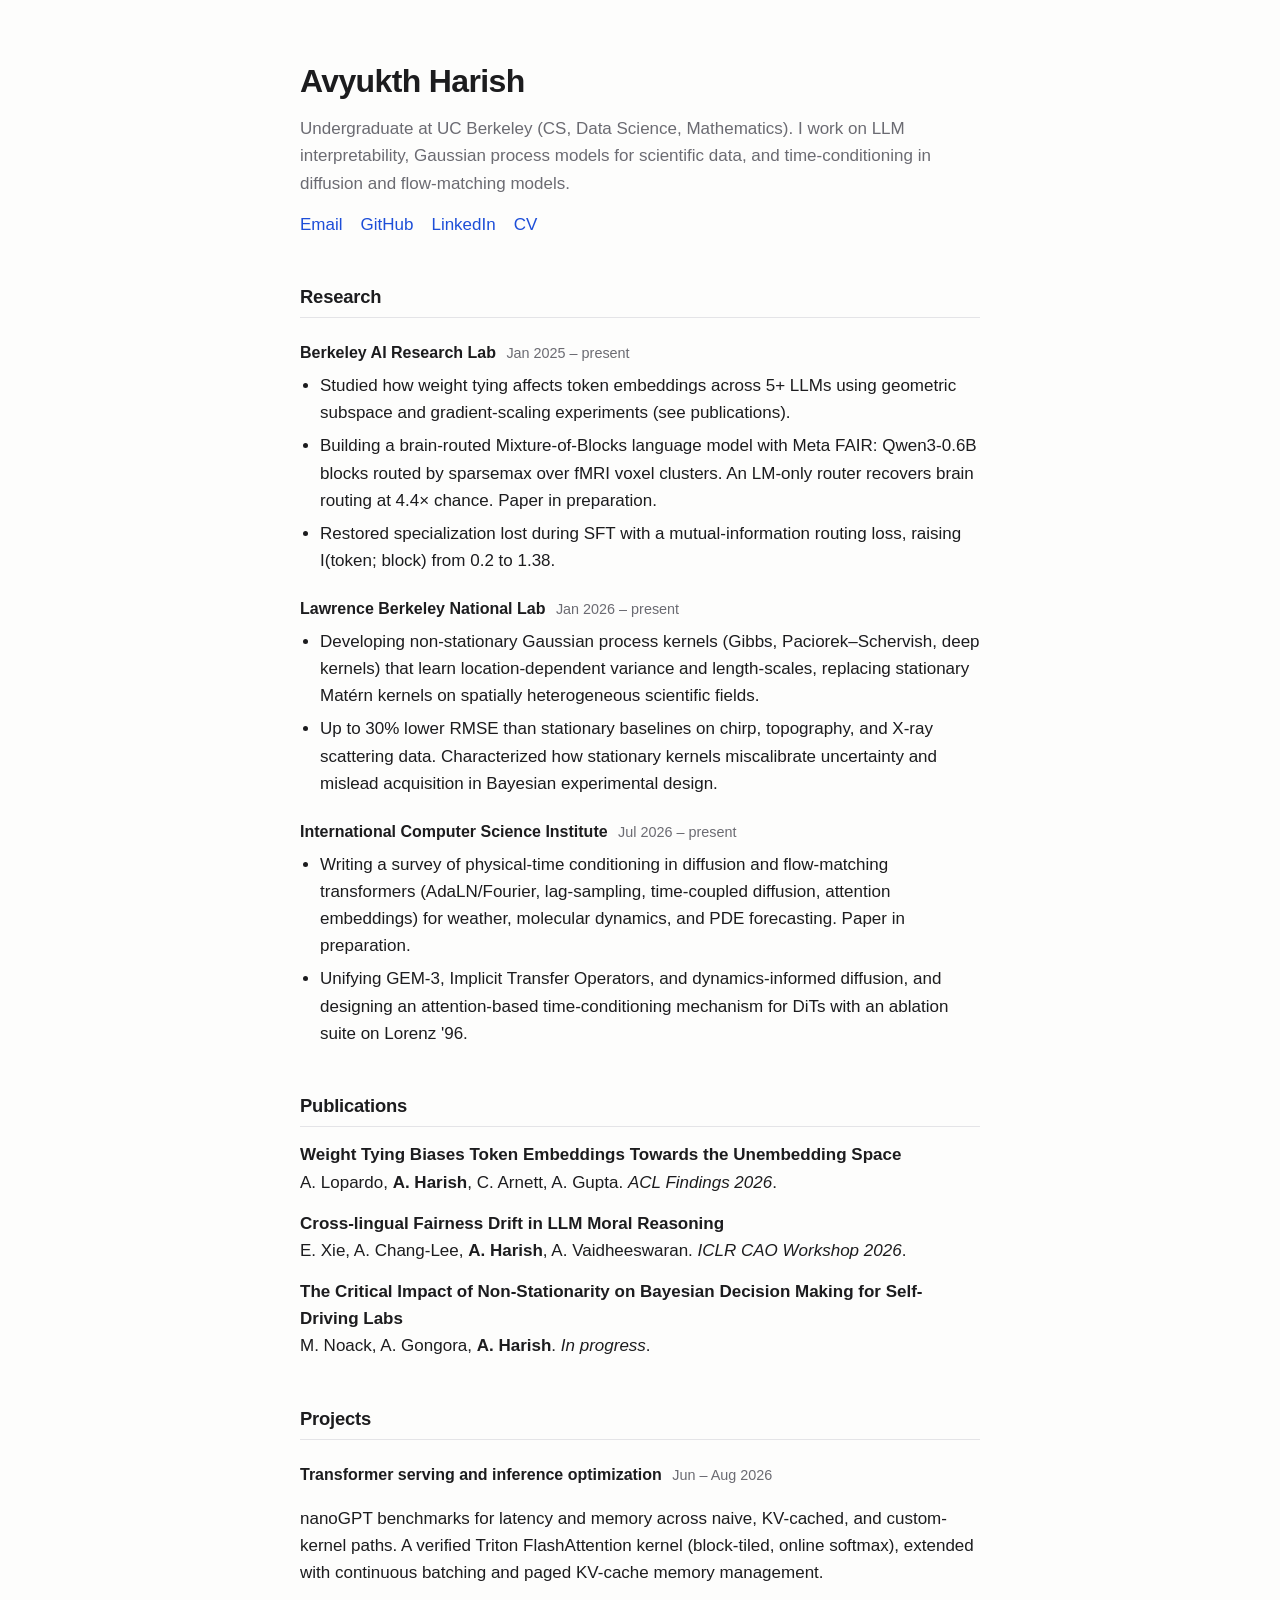
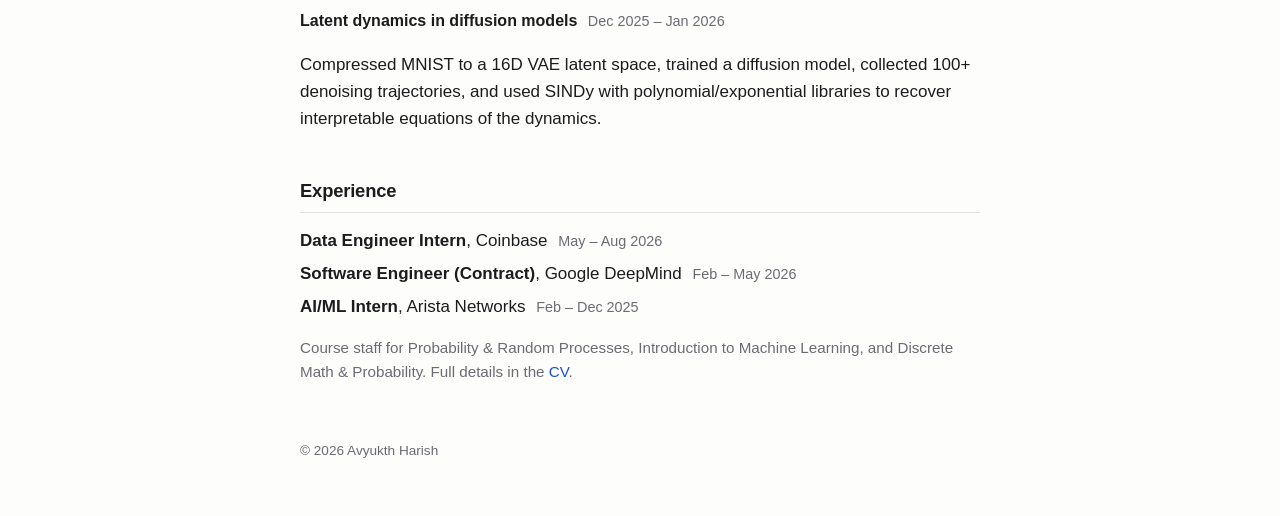
==== index.html @ afc18f69 "Add files via upload" ====
<!doctype html>
<html lang="en">
<head>
  <meta charset="utf-8">
  <meta name="viewport" content="width=device-width, initial-scale=1">
  <title>Avyukth Harish</title>
  <meta name="description" content="Avyukth Harish: CS, Data Science, and Math at UC Berkeley. Research on LLM interpretability, Gaussian processes, and physics-informed generative models.">
  <link rel="stylesheet" href="style.css">

  <!-- Uncomment to enable math in blog posts or notes (KaTeX). Write $...$ for inline and $$...$$ for display.
  <link rel="stylesheet" href="https://cdn.jsdelivr.net/npm/katex@0.16.11/dist/katex.min.css">
  <script defer src="https://cdn.jsdelivr.net/npm/katex@0.16.11/dist/katex.min.js"></script>
  <script defer src="https://cdn.jsdelivr.net/npm/katex@0.16.11/dist/contrib/auto-render.min.js"
    onload="renderMathInElement(document.body,{delimiters:[{left:'$$',right:'$$',display:true},{left:'$',right:'$',display:false}]});"></script>
  -->
</head>
<body>
  <main>
    <header>
      <h1>Avyukth Harish</h1>
      <p class="tagline">Undergraduate at UC Berkeley (CS, Data Science, Mathematics). I work on LLM interpretability, Gaussian process models for scientific data, and time-conditioning in diffusion and flow-matching models.</p>
      <nav class="links">
        <a href="mailto:avyukth.harish@berkeley.edu">Email</a>
        <a href="https://github.com/avyxh">GitHub</a>
        <a href="https://linkedin.com/in/avy-harish">LinkedIn</a>
        <a href="cv.pdf">CV</a>
      </nav>
    </header>

    <section>
      <h2>Research</h2>

      <article>
        <h3>Berkeley AI Research Lab <span class="date">Jan 2025 – present</span></h3>
        <ul>
          <li>Studied how weight tying affects token embeddings across 5+ LLMs using geometric subspace and gradient-scaling experiments (see publications).</li>
          <li>Building a brain-routed Mixture-of-Blocks language model with Meta FAIR: Qwen3-0.6B blocks routed by sparsemax over fMRI voxel clusters. An LM-only router recovers brain routing at 4.4× chance. Paper in preparation.</li>
          <li>Restored specialization lost during SFT with a mutual-information routing loss, raising I(token; block) from 0.2 to 1.38.</li>
        </ul>
      </article>

      <article>
        <h3>Lawrence Berkeley National Lab <span class="date">Jan 2026 – present</span></h3>
        <ul>
          <li>Developing non-stationary Gaussian process kernels (Gibbs, Paciorek–Schervish, deep kernels) that learn location-dependent variance and length-scales, replacing stationary Matérn kernels on spatially heterogeneous scientific fields.</li>
          <li>Up to 30% lower RMSE than stationary baselines on chirp, topography, and X-ray scattering data. Characterized how stationary kernels miscalibrate uncertainty and mislead acquisition in Bayesian experimental design.</li>
        </ul>
      </article>

      <article>
        <h3>International Computer Science Institute <span class="date">Jul 2026 – present</span></h3>
        <ul>
          <li>Writing a survey of physical-time conditioning in diffusion and flow-matching transformers (AdaLN/Fourier, lag-sampling, time-coupled diffusion, attention embeddings) for weather, molecular dynamics, and PDE forecasting. Paper in preparation.</li>
          <li>Unifying GEM-3, Implicit Transfer Operators, and dynamics-informed diffusion, and designing an attention-based time-conditioning mechanism for DiTs with an ablation suite on Lorenz '96.</li>
        </ul>
      </article>
    </section>

    <section>
      <h2>Publications</h2>
      <ul class="pubs">
        <li>
          <span class="title">Weight Tying Biases Token Embeddings Towards the Unembedding Space</span><br>
          A. Lopardo, <b>A. Harish</b>, C. Arnett, A. Gupta. <i>ACL Findings 2026</i>.
          <!-- TODO: add arXiv link: <a href="https://arxiv.org/abs/XXXX.XXXXX">arXiv</a> -->
        </li>
        <li>
          <span class="title">Cross-lingual Fairness Drift in LLM Moral Reasoning</span><br>
          E. Xie, A. Chang-Lee, <b>A. Harish</b>, A. Vaidheeswaran. <i>ICLR CAO Workshop 2026</i>.
        </li>
        <li>
          <span class="title">The Critical Impact of Non-Stationarity on Bayesian Decision Making for Self-Driving Labs</span><br>
          M. Noack, A. Gongora, <b>A. Harish</b>. <i>In progress</i>.
        </li>
      </ul>
    </section>

    <section>
      <h2>Projects</h2>
      <article>
        <h3>Transformer serving and inference optimization <span class="date">Jun – Aug 2026</span></h3>
        <p>nanoGPT benchmarks for latency and memory across naive, KV-cached, and custom-kernel paths. A verified Triton FlashAttention kernel (block-tiled, online softmax), extended with continuous batching and paged KV-cache memory management.
        <!-- TODO: <a href="https://github.com/avyxh/REPO">Code</a> --></p>
      </article>
      <article>
        <h3>Latent dynamics in diffusion models <span class="date">Dec 2025 – Jan 2026</span></h3>
        <p>Compressed MNIST to a 16D VAE latent space, trained a diffusion model, collected 100+ denoising trajectories, and used SINDy with polynomial/exponential libraries to recover interpretable equations of the dynamics.
        <!-- TODO: <a href="https://github.com/avyxh/REPO">Code</a> --></p>
      </article>
    </section>

    <section>
      <h2>Experience</h2>
      <ul class="exp">
        <li><b>Data Engineer Intern</b>, Coinbase <span class="date">May – Aug 2026</span></li>
        <li><b>Software Engineer (Contract)</b>, Google DeepMind <span class="date">Feb – May 2026</span></li>
        <li><b>AI/ML Intern</b>, Arista Networks <span class="date">Feb – Dec 2025</span></li>
      </ul>
      <p class="muted">Course staff for Probability &amp; Random Processes, Introduction to Machine Learning, and Discrete Math &amp; Probability. Full details in the <a href="cv.pdf">CV</a>.</p>
    </section>

    <footer>
      <p>&copy; 2026 Avyukth Harish</p>
    </footer>
  </main>
</body>
</html>
---- style.css ----
:root {
  --bg: #fdfdfc;
  --fg: #1c1c1e;
  --muted: #6b6b72;
  --accent: #1d4ed8;
  --rule: #e4e4e7;
}

@media (prefers-color-scheme: dark) {
  :root {
    --bg: #121214;
    --fg: #e8e8ea;
    --muted: #9a9aa3;
    --accent: #8ab4ff;
    --rule: #2a2a2f;
  }
}

* { box-sizing: border-box; }

html { -webkit-text-size-adjust: 100%; }

body {
  margin: 0;
  background: var(--bg);
  color: var(--fg);
  font-family: -apple-system, BlinkMacSystemFont, "Segoe UI", Inter, Roboto, Helvetica, Arial, sans-serif;
  line-height: 1.6;
  font-size: 17px;
}

main {
  max-width: 720px;
  margin: 0 auto;
  padding: 56px 20px 40px;
}

h1 {
  font-size: 2rem;
  margin: 0 0 8px;
  letter-spacing: -0.02em;
}

h2 {
  font-size: 1.15rem;
  margin: 44px 0 14px;
  padding-bottom: 6px;
  border-bottom: 1px solid var(--rule);
  letter-spacing: -0.01em;
}

h3 {
  font-size: 1rem;
  margin: 22px 0 6px;
}

.tagline { margin: 0 0 14px; color: var(--muted); }

.links { display: flex; flex-wrap: wrap; gap: 6px 18px; }

a { color: var(--accent); text-decoration: none; }
a:hover { text-decoration: underline; }

.date {
  font-weight: 400;
  color: var(--muted);
  font-size: 0.9rem;
  margin-left: 6px;
}

ul { padding-left: 20px; margin: 6px 0; }
li { margin: 6px 0; }

.pubs { list-style: none; padding: 0; }
.pubs li { margin: 14px 0; }
.title { font-weight: 600; }

.exp { list-style: none; padding: 0; }

.muted { color: var(--muted); font-size: 0.95rem; }

footer { margin-top: 56px; color: var(--muted); font-size: 0.85rem; }

@media (max-width: 480px) {
  body { font-size: 16px; }
  main { padding-top: 36px; }
  .date { display: block; margin-left: 0; }
}
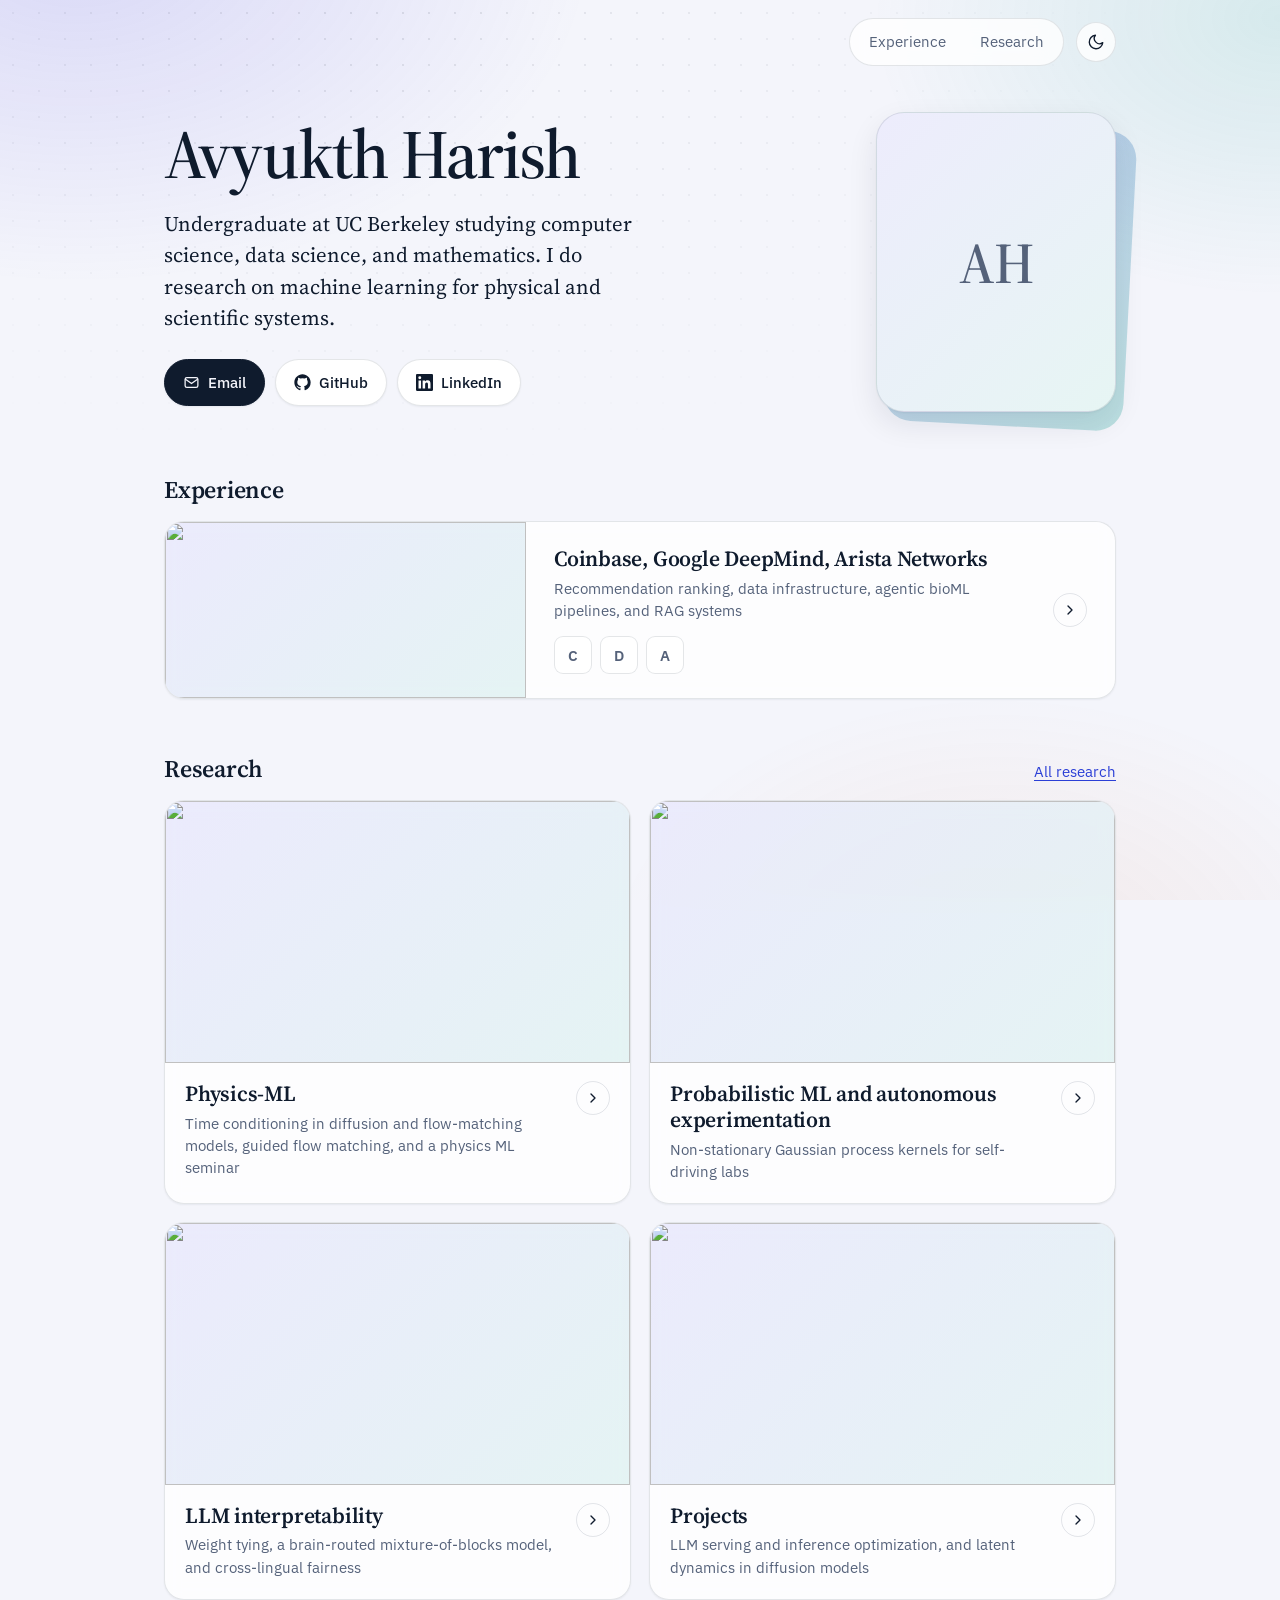
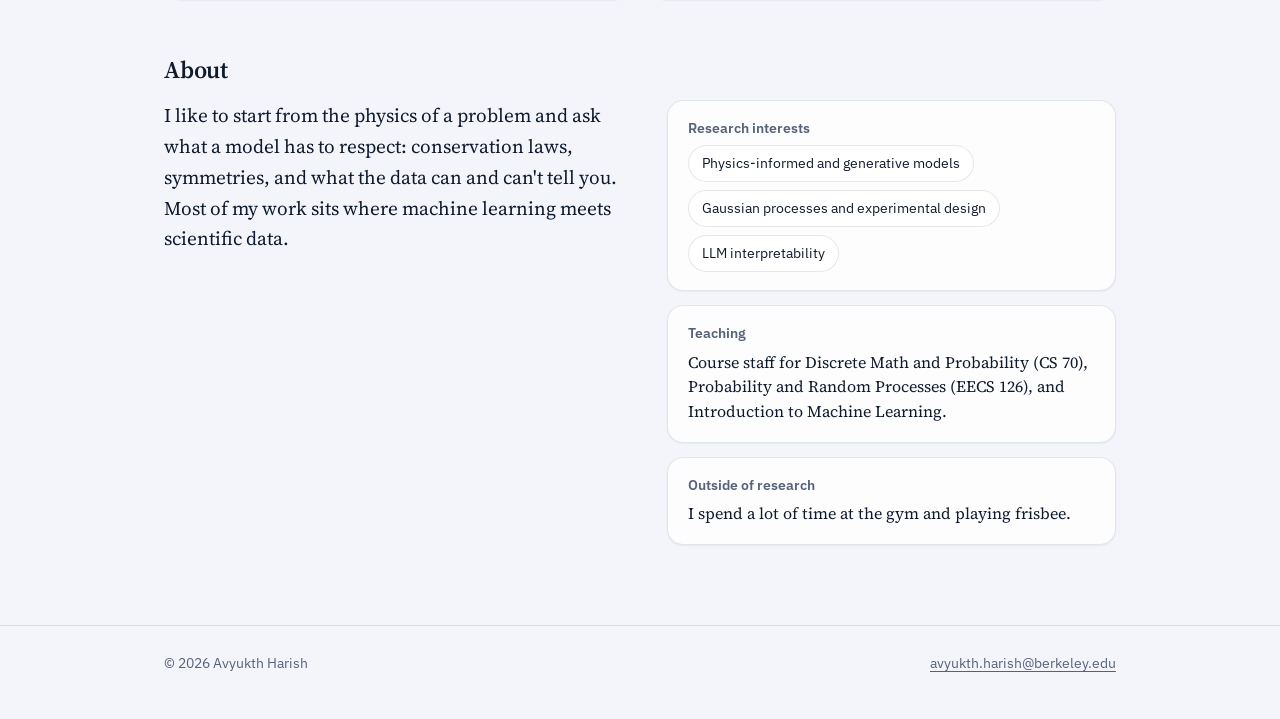
==== commit afef170e: "Add files via upload" ====
--- a/index.html
+++ b/index.html
@@ -4,104 +4,142 @@
   <meta charset="utf-8">
   <meta name="viewport" content="width=device-width, initial-scale=1">
   <title>Avyukth Harish</title>
-  <meta name="description" content="Avyukth Harish: CS, Data Science, and Math at UC Berkeley. Research on LLM interpretability, Gaussian processes, and physics-informed generative models.">
+  <meta name="description" content="Avyukth Harish is an undergraduate at UC Berkeley working on machine learning for physical and scientific systems.">
+  <script>try{var t=localStorage.getItem('theme');if(t==='light'||t==='dark')document.documentElement.dataset.theme=t}catch(e){}</script>
+  <link rel="preconnect" href="https://fonts.googleapis.com">
+  <link rel="preconnect" href="https://fonts.gstatic.com" crossorigin>
+  <link href="https://fonts.googleapis.com/css2?family=IBM+Plex+Sans:wght@400;500;600&family=Source+Serif+4:ital,opsz,wght@0,8..60,400..700;1,8..60,400..700&display=swap" rel="stylesheet">
   <link rel="stylesheet" href="style.css">
-
-  <!-- Uncomment to enable math in blog posts or notes (KaTeX). Write $...$ for inline and $$...$$ for display.
-  <link rel="stylesheet" href="https://cdn.jsdelivr.net/npm/katex@0.16.11/dist/katex.min.css">
-  <script defer src="https://cdn.jsdelivr.net/npm/katex@0.16.11/dist/katex.min.js"></script>
-  <script defer src="https://cdn.jsdelivr.net/npm/katex@0.16.11/dist/contrib/auto-render.min.js"
-    onload="renderMathInElement(document.body,{delimiters:[{left:'$$',right:'$$',display:true},{left:'$',right:'$',display:false}]});"></script>
-  -->
+  <script src="site.js" defer></script>
 </head>
 <body>
-  <main>
-    <header>
-      <h1>Avyukth Harish</h1>
-      <p class="tagline">Undergraduate at UC Berkeley (CS, Data Science, Mathematics). I work on LLM interpretability, Gaussian process models for scientific data, and time-conditioning in diffusion and flow-matching models.</p>
-      <nav class="links">
-        <a href="mailto:avyukth.harish@berkeley.edu">Email</a>
-        <a href="https://github.com/avyxh">GitHub</a>
-        <a href="https://linkedin.com/in/avy-harish">LinkedIn</a>
-        <a href="cv.pdf">CV</a>
+  <header class="site-header">
+    <div class="wrap">
+      <nav class="site-nav" aria-label="Main">
+        <a href="experience.html">Experience</a>
+        <a href="research.html">Research</a>
       </nav>
-    </header>
+      <button class="theme-toggle" type="button" aria-label="Switch color theme"><svg class="i-sun" viewBox="0 0 24 24" aria-hidden="true"><circle cx="12" cy="12" r="4"/><path d="M12 2v2M12 20v2M4.9 4.9l1.4 1.4M17.7 17.7l1.4 1.4M2 12h2M20 12h2M4.9 19.1l1.4-1.4M17.7 6.3l1.4-1.4"/></svg><svg class="i-moon" viewBox="0 0 24 24" aria-hidden="true"><path d="M21 12.8A9 9 0 1 1 11.2 3a7 7 0 0 0 9.8 9.8Z"/></svg></button>
+    </div>
+  </header>
 
-    <section>
-      <h2>Research</h2>
-
-      <article>
-        <h3>Berkeley AI Research Lab <span class="date">Jan 2025 – present</span></h3>
-        <ul>
-          <li>Studied how weight tying affects token embeddings across 5+ LLMs using geometric subspace and gradient-scaling experiments (see publications).</li>
-          <li>Building a brain-routed Mixture-of-Blocks language model with Meta FAIR: Qwen3-0.6B blocks routed by sparsemax over fMRI voxel clusters. An LM-only router recovers brain routing at 4.4× chance. Paper in preparation.</li>
-          <li>Restored specialization lost during SFT with a mutual-information routing loss, raising I(token; block) from 0.2 to 1.38.</li>
-        </ul>
-      </article>
-
-      <article>
-        <h3>Lawrence Berkeley National Lab <span class="date">Jan 2026 – present</span></h3>
-        <ul>
-          <li>Developing non-stationary Gaussian process kernels (Gibbs, Paciorek–Schervish, deep kernels) that learn location-dependent variance and length-scales, replacing stationary Matérn kernels on spatially heterogeneous scientific fields.</li>
-          <li>Up to 30% lower RMSE than stationary baselines on chirp, topography, and X-ray scattering data. Characterized how stationary kernels miscalibrate uncertainty and mislead acquisition in Bayesian experimental design.</li>
-        </ul>
-      </article>
-
-      <article>
-        <h3>International Computer Science Institute <span class="date">Jul 2026 – present</span></h3>
-        <ul>
-          <li>Writing a survey of physical-time conditioning in diffusion and flow-matching transformers (AdaLN/Fourier, lag-sampling, time-coupled diffusion, attention embeddings) for weather, molecular dynamics, and PDE forecasting. Paper in preparation.</li>
-          <li>Unifying GEM-3, Implicit Transfer Operators, and dynamics-informed diffusion, and designing an attention-based time-conditioning mechanism for DiTs with an ablation suite on Lorenz '96.</li>
-        </ul>
-      </article>
+  <main class="wrap">
+    <section class="hero">
+      <div>
+        <h1 class="name">Avyukth Harish</h1>
+        <p class="lede">Undergraduate at UC Berkeley studying computer science, data science, and mathematics. I do research on machine learning for physical and scientific systems.</p>
+        <div class="actions">
+          <a class="btn btn--primary" href="mailto:avyukth.harish@berkeley.edu"><svg viewBox="0 0 24 24" class="stroke" aria-hidden="true"><rect x="3" y="5" width="18" height="14" rx="2.5"/><path d="m3.5 7.5 8.5 6 8.5-6"/></svg>Email</a>
+          <a class="btn" href="https://github.com/avyxh"><svg viewBox="0 0 24 24" class="solid" aria-hidden="true"><path d="M12 .5C5.65.5.5 5.65.5 12c0 5.08 3.29 9.39 7.86 10.91.58.1.79-.25.79-.56v-2.17c-3.2.7-3.87-1.37-3.87-1.37-.52-1.33-1.28-1.69-1.28-1.69-1.04-.71.08-.7.08-.7 1.15.08 1.76 1.18 1.76 1.18 1.03 1.76 2.69 1.25 3.35.96.1-.74.4-1.25.73-1.54-2.55-.29-5.24-1.28-5.24-5.69 0-1.26.45-2.28 1.18-3.09-.12-.29-.51-1.46.11-3.05 0 0 .97-.31 3.17 1.18a11 11 0 0 1 5.78 0c2.2-1.49 3.17-1.18 3.17-1.18.62 1.59.23 2.76.11 3.05.74.81 1.18 1.83 1.18 3.09 0 4.42-2.7 5.39-5.27 5.68.41.36.78 1.06.78 2.14v3.17c0 .31.21.67.8.56A11.5 11.5 0 0 0 23.5 12C23.5 5.65 18.35.5 12 .5Z"/></svg>GitHub</a>
+          <a class="btn" href="https://linkedin.com/in/avy-harish"><svg viewBox="0 0 24 24" class="solid" aria-hidden="true"><path d="M20.45 20.45h-3.56v-5.57c0-1.33-.02-3.04-1.85-3.04-1.85 0-2.14 1.45-2.14 2.94v5.67H9.35V9h3.41v1.56h.05c.48-.9 1.64-1.85 3.37-1.85 3.6 0 4.27 2.37 4.27 5.45v6.29ZM5.34 7.43a2.06 2.06 0 1 1 0-4.12 2.06 2.06 0 0 1 0 4.12ZM7.12 20.45H3.56V9h3.56v11.45ZM22.22 0H1.77C.79 0 0 .77 0 1.73v20.54C0 23.23.79 24 1.77 24h20.45c.98 0 1.78-.77 1.78-1.73V1.73C24 .77 23.2 0 22.22 0Z"/></svg>LinkedIn</a>
+        </div>
+      </div>
+      <div class="portrait-wrap">
+        <div class="portrait">
+          <span aria-hidden="true">AH</span>
+          <!-- Save your photo as assets/profile.jpg and it replaces the initials. -->
+          <img src="assets/profile.jpg" alt="Avyukth Harish" onerror="this.remove()">
+        </div>
+      </div>
     </section>
 
-    <section>
-      <h2>Publications</h2>
-      <ul class="pubs">
-        <li>
-          <span class="title">Weight Tying Biases Token Embeddings Towards the Unembedding Space</span><br>
-          A. Lopardo, <b>A. Harish</b>, C. Arnett, A. Gupta. <i>ACL Findings 2026</i>.
-          <!-- TODO: add arXiv link: <a href="https://arxiv.org/abs/XXXX.XXXXX">arXiv</a> -->
-        </li>
-        <li>
-          <span class="title">Cross-lingual Fairness Drift in LLM Moral Reasoning</span><br>
-          E. Xie, A. Chang-Lee, <b>A. Harish</b>, A. Vaidheeswaran. <i>ICLR CAO Workshop 2026</i>.
-        </li>
-        <li>
-          <span class="title">The Critical Impact of Non-Stationarity on Bayesian Decision Making for Self-Driving Labs</span><br>
-          M. Noack, A. Gongora, <b>A. Harish</b>. <i>In progress</i>.
-        </li>
-      </ul>
+    <section class="section" aria-labelledby="exp-h">
+      <div class="section-head"><h2 id="exp-h">Experience</h2></div>
+      <a class="tile tile--wide" href="experience.html">
+        <div class="tile-art"><img src="assets/art/experience.svg" alt="" loading="lazy"></div>
+        <div class="tile-body">
+          <div class="tile-text">
+            <div class="tile-title">Coinbase, Google DeepMind, Arista Networks</div>
+            <p class="tile-desc">Recommendation ranking, data infrastructure, agentic bioML pipelines, and RAG systems</p>
+            <div class="logos" aria-hidden="true">
+              <span class="logo">C</span><span class="logo">D</span><span class="logo">A</span>
+            </div>
+          </div>
+          <span class="chev"><svg viewBox="0 0 24 24" aria-hidden="true"><path d="M9 6l6 6-6 6"/></svg></span>
+        </div>
+      </a>
     </section>
 
-    <section>
-      <h2>Projects</h2>
-      <article>
-        <h3>Transformer serving and inference optimization <span class="date">Jun – Aug 2026</span></h3>
-        <p>nanoGPT benchmarks for latency and memory across naive, KV-cached, and custom-kernel paths. A verified Triton FlashAttention kernel (block-tiled, online softmax), extended with continuous batching and paged KV-cache memory management.
-        <!-- TODO: <a href="https://github.com/avyxh/REPO">Code</a> --></p>
-      </article>
-      <article>
-        <h3>Latent dynamics in diffusion models <span class="date">Dec 2025 – Jan 2026</span></h3>
-        <p>Compressed MNIST to a 16D VAE latent space, trained a diffusion model, collected 100+ denoising trajectories, and used SINDy with polynomial/exponential libraries to recover interpretable equations of the dynamics.
-        <!-- TODO: <a href="https://github.com/avyxh/REPO">Code</a> --></p>
-      </article>
+    <section class="section" aria-labelledby="res-h">
+      <div class="section-head">
+        <h2 id="res-h">Research</h2>
+        <a class="more" href="research.html">All research</a>
+      </div>
+      <div class="tiles">
+        <a class="tile" href="physics-ml.html">
+          <div class="tile-art"><img src="assets/art/physics-ml.svg" alt="" loading="lazy"></div>
+          <div class="tile-body">
+            <div class="tile-text">
+              <div class="tile-title">Physics-ML</div>
+              <p class="tile-desc">Time conditioning in diffusion and flow-matching models, guided flow matching, and a physics ML seminar</p>
+            </div>
+            <span class="chev"><svg viewBox="0 0 24 24" aria-hidden="true"><path d="M9 6l6 6-6 6"/></svg></span>
+          </div>
+        </a>
+        <a class="tile" href="probabilistic-ml.html">
+          <div class="tile-art"><img src="assets/art/probabilistic-ml.svg" alt="" loading="lazy"></div>
+          <div class="tile-body">
+            <div class="tile-text">
+              <div class="tile-title">Probabilistic ML and autonomous experimentation</div>
+              <p class="tile-desc">Non-stationary Gaussian process kernels for self-driving labs</p>
+            </div>
+            <span class="chev"><svg viewBox="0 0 24 24" aria-hidden="true"><path d="M9 6l6 6-6 6"/></svg></span>
+          </div>
+        </a>
+        <a class="tile" href="interpretability.html">
+          <div class="tile-art"><img src="assets/art/interpretability.svg" alt="" loading="lazy"></div>
+          <div class="tile-body">
+            <div class="tile-text">
+              <div class="tile-title">LLM interpretability</div>
+              <p class="tile-desc">Weight tying, a brain-routed mixture-of-blocks model, and cross-lingual fairness</p>
+            </div>
+            <span class="chev"><svg viewBox="0 0 24 24" aria-hidden="true"><path d="M9 6l6 6-6 6"/></svg></span>
+          </div>
+        </a>
+        <a class="tile" href="projects.html">
+          <div class="tile-art"><img src="assets/art/projects.svg" alt="" loading="lazy"></div>
+          <div class="tile-body">
+            <div class="tile-text">
+              <div class="tile-title">Projects</div>
+              <p class="tile-desc">LLM serving and inference optimization, and latent dynamics in diffusion models</p>
+            </div>
+            <span class="chev"><svg viewBox="0 0 24 24" aria-hidden="true"><path d="M9 6l6 6-6 6"/></svg></span>
+          </div>
+        </a>
+      </div>
     </section>
 
-    <section>
-      <h2>Experience</h2>
-      <ul class="exp">
-        <li><b>Data Engineer Intern</b>, Coinbase <span class="date">May – Aug 2026</span></li>
-        <li><b>Software Engineer (Contract)</b>, Google DeepMind <span class="date">Feb – May 2026</span></li>
-        <li><b>AI/ML Intern</b>, Arista Networks <span class="date">Feb – Dec 2025</span></li>
-      </ul>
-      <p class="muted">Course staff for Probability &amp; Random Processes, Introduction to Machine Learning, and Discrete Math &amp; Probability. Full details in the <a href="cv.pdf">CV</a>.</p>
+    <section class="section" aria-labelledby="about-h">
+      <div class="section-head"><h2 id="about-h">About</h2></div>
+      <div class="about">
+        <p class="about-bio">I like to start from the physics of a problem and ask what a model has to respect: conservation laws, symmetries, and what the data can and can't tell you. Most of my work sits where machine learning meets scientific data.</p>
+        <div class="panels">
+          <div class="panel">
+            <h3>Research interests</h3>
+            <div class="chips">
+              <a class="chip" href="physics-ml.html">Physics-informed and generative models</a>
+              <a class="chip" href="probabilistic-ml.html">Gaussian processes and experimental design</a>
+              <a class="chip" href="interpretability.html">LLM interpretability</a>
+            </div>
+          </div>
+          <div class="panel">
+            <h3>Teaching</h3>
+            <p>Course staff for Discrete Math and Probability (CS 70), Probability and Random Processes (EECS 126), and Introduction to Machine Learning.</p>
+          </div>
+          <div class="panel">
+            <h3>Outside of research</h3>
+            <p>I spend a lot of time at the gym and playing frisbee.</p>
+          </div>
+        </div>
+      </div>
     </section>
+  </main>
 
-    <footer>
+  <footer class="site-footer">
+    <div class="wrap">
       <p>&copy; 2026 Avyukth Harish</p>
-    </footer>
-  </main>
+      <p><a href="mailto:avyukth.harish@berkeley.edu">avyukth.harish@berkeley.edu</a></p>
+    </div>
+  </footer>
 </body>
 </html>
--- a/style.css
+++ b/style.css
@@ -1,88 +1,523 @@
+/* Avyukth Harish, personal site */
+
 :root {
-  --bg: #fdfdfc;
-  --fg: #1c1c1e;
-  --muted: #6b6b72;
-  --accent: #1d4ed8;
-  --rule: #e4e4e7;
+  color-scheme: light dark;
+  --bg: #f4f5fb;
+  --surface: rgba(255, 255, 255, 0.8);
+  --solid: #ffffff;
+  --ink: #0f1b2d;
+  --muted: #55627a;
+  --rule: rgba(15, 27, 45, 0.11);
+  --accent: #2b3fd6;
+  --accent-soft: rgba(43, 63, 214, 0.1);
+  --teal: #0e9f8e;
+  --warm: #e8590c;
+  --wash1: rgba(79, 70, 229, 0.16);
+  --wash2: rgba(14, 159, 142, 0.13);
+  --wash3: rgba(232, 89, 12, 0.08);
+  --dot: rgba(15, 27, 45, 0.1);
+  --tile-art: linear-gradient(135deg, rgba(79, 70, 229, 0.1), rgba(14, 159, 142, 0.1));
+  --shadow-s: 0 1px 2px rgba(15, 27, 45, 0.06);
+  --shadow: 0 1px 2px rgba(15, 27, 45, 0.05), 0 12px 30px rgba(15, 27, 45, 0.09);
+  --serif: "Source Serif 4", "Source Serif Pro", Charter, "Iowan Old Style", Georgia, serif;
+  --sans: "IBM Plex Sans", system-ui, -apple-system, "Segoe UI", Roboto, sans-serif;
 }
 
 @media (prefers-color-scheme: dark) {
-  :root {
-    --bg: #121214;
-    --fg: #e8e8ea;
-    --muted: #9a9aa3;
-    --accent: #8ab4ff;
-    --rule: #2a2a2f;
+  :root:not([data-theme="light"]) {
+    --bg: #0a0f17;
+    --surface: rgba(19, 27, 40, 0.78);
+    --solid: #131b28;
+    --ink: #e6ebf2;
+    --muted: #93a0b5;
+    --rule: rgba(255, 255, 255, 0.11);
+    --accent: #9aa9ff;
+    --accent-soft: rgba(154, 169, 255, 0.14);
+    --teal: #4fd1c0;
+    --warm: #ff8a4c;
+    --wash1: rgba(99, 102, 241, 0.28);
+    --wash2: rgba(20, 184, 166, 0.16);
+    --wash3: rgba(251, 146, 60, 0.1);
+    --dot: rgba(255, 255, 255, 0.06);
+    --tile-art: linear-gradient(135deg, rgba(99, 102, 241, 0.16), rgba(20, 184, 166, 0.12));
+    --shadow-s: 0 1px 2px rgba(0, 0, 0, 0.4);
+    --shadow: 0 1px 2px rgba(0, 0, 0, 0.4), 0 12px 30px rgba(0, 0, 0, 0.4);
   }
 }
 
+:root[data-theme="dark"] {
+  --bg: #0a0f17;
+  --surface: rgba(19, 27, 40, 0.78);
+  --solid: #131b28;
+  --ink: #e6ebf2;
+  --muted: #93a0b5;
+  --rule: rgba(255, 255, 255, 0.11);
+  --accent: #9aa9ff;
+  --accent-soft: rgba(154, 169, 255, 0.14);
+  --teal: #4fd1c0;
+  --warm: #ff8a4c;
+  --wash1: rgba(99, 102, 241, 0.28);
+  --wash2: rgba(20, 184, 166, 0.16);
+  --wash3: rgba(251, 146, 60, 0.1);
+  --dot: rgba(255, 255, 255, 0.06);
+  --tile-art: linear-gradient(135deg, rgba(99, 102, 241, 0.16), rgba(20, 184, 166, 0.12));
+  --shadow-s: 0 1px 2px rgba(0, 0, 0, 0.4);
+  --shadow: 0 1px 2px rgba(0, 0, 0, 0.4), 0 12px 30px rgba(0, 0, 0, 0.4);
+}
+
 * { box-sizing: border-box; }
-
-html { -webkit-text-size-adjust: 100%; }
+html { -webkit-text-size-adjust: 100%; scroll-behavior: smooth; }
 
 body {
+  position: relative;
   margin: 0;
+  min-height: 100vh;
   background: var(--bg);
-  color: var(--fg);
-  font-family: -apple-system, BlinkMacSystemFont, "Segoe UI", Inter, Roboto, Helvetica, Arial, sans-serif;
-  line-height: 1.6;
-  font-size: 17px;
-}
-
-main {
-  max-width: 720px;
-  margin: 0 auto;
-  padding: 56px 20px 40px;
-}
-
-h1 {
-  font-size: 2rem;
-  margin: 0 0 8px;
+  color: var(--ink);
+  font-family: var(--serif);
+  font-size: 1.125rem;
+  line-height: 1.65;
+  font-optical-sizing: auto;
+}
+
+/* background: soft colour washes plus a faint dot grid */
+body::before,
+body::after {
+  content: "";
+  position: fixed;
+  inset: 0;
+  z-index: -1;
+  pointer-events: none;
+}
+body::before {
+  background:
+    radial-gradient(52rem 34rem at 6% -6%, var(--wash1), transparent 62%),
+    radial-gradient(44rem 30rem at 100% 2%, var(--wash2), transparent 58%),
+    radial-gradient(40rem 28rem at 78% 108%, var(--wash3), transparent 62%);
+}
+body::after {
+  background: radial-gradient(var(--dot) 1px, transparent 1.3px) 0 0 / 26px 26px;
+  -webkit-mask-image: radial-gradient(ellipse 80% 70% at 30% 0%, #000 0%, transparent 75%);
+  mask-image: radial-gradient(ellipse 80% 70% at 30% 0%, #000 0%, transparent 75%);
+}
+
+a {
+  color: var(--accent);
+  text-decoration: underline;
+  text-decoration-thickness: 1px;
+  text-underline-offset: 0.2em;
+}
+a:hover { text-decoration-thickness: 2px; }
+
+:focus-visible {
+  outline: 2px solid var(--accent);
+  outline-offset: 3px;
+  border-radius: 6px;
+}
+
+h1, h2, h3, h4 { font-weight: 600; line-height: 1.2; margin: 0; }
+p { margin: 0 0 1em; }
+p:last-child { margin-bottom: 0; }
+ul { margin: 0 0 1em; padding-left: 1.2em; }
+li { margin: 0.35em 0; }
+svg { display: block; }
+
+.wrap { max-width: 62rem; margin: 0 auto; padding: 0 20px; }
+.wrap--page { max-width: 50rem; }
+
+/* header */
+
+.site-header { padding: 18px 0 6px; }
+.site-header .wrap { display: flex; align-items: center; gap: 12px; }
+.brand { color: var(--ink); font-weight: 600; text-decoration: none; letter-spacing: -0.01em; }
+
+.site-nav {
+  display: flex;
+  gap: 4px;
+  margin-left: auto;
+  padding: 4px;
+  border: 1px solid var(--rule);
+  border-radius: 999px;
+  background: var(--surface);
+  -webkit-backdrop-filter: blur(10px);
+  backdrop-filter: blur(10px);
+  font-family: var(--sans);
+  font-size: 0.92rem;
+}
+.site-nav a {
+  padding: 7px 15px;
+  border-radius: 999px;
+  color: var(--muted);
+  text-decoration: none;
+  transition: background 0.15s, color 0.15s;
+}
+.site-nav a:hover { color: var(--ink); background: var(--accent-soft); }
+.site-nav a[aria-current] { background: var(--ink); color: var(--bg); }
+
+.theme-toggle {
+  display: grid;
+  place-items: center;
+  width: 40px;
+  height: 40px;
+  padding: 0;
+  border: 1px solid var(--rule);
+  border-radius: 50%;
+  background: var(--surface);
+  color: var(--ink);
+  cursor: pointer;
+  transition: transform 0.15s, background 0.15s;
+}
+.theme-toggle:hover { transform: rotate(14deg); background: var(--accent-soft); }
+.theme-toggle svg { width: 18px; height: 18px; fill: none; stroke: currentColor; stroke-width: 1.8; stroke-linecap: round; stroke-linejoin: round; }
+.theme-toggle .i-sun { display: none; }
+@media (prefers-color-scheme: dark) {
+  :root:not([data-theme="light"]) .theme-toggle .i-sun { display: block; }
+  :root:not([data-theme="light"]) .theme-toggle .i-moon { display: none; }
+}
+:root[data-theme="dark"] .theme-toggle .i-sun { display: block; }
+:root[data-theme="dark"] .theme-toggle .i-moon { display: none; }
+
+/* buttons and chips */
+
+.btn {
+  display: inline-flex;
+  align-items: center;
+  gap: 8px;
+  padding: 10px 18px;
+  border: 1px solid var(--rule);
+  border-radius: 999px;
+  background: var(--solid);
+  color: var(--ink);
+  box-shadow: var(--shadow-s);
+  font-family: var(--sans);
+  font-size: 0.95rem;
+  font-weight: 500;
+  text-decoration: none;
+  transition: transform 0.15s, box-shadow 0.15s, border-color 0.15s;
+}
+.btn:hover { transform: translateY(-2px); box-shadow: var(--shadow); border-color: var(--accent); text-decoration: none; }
+.btn svg { width: 17px; height: 17px; flex: none; }
+.btn--primary { background: var(--ink); color: var(--bg); border-color: var(--ink); }
+.btn--primary:hover { border-color: var(--ink); }
+.btn .stroke { fill: none; stroke: currentColor; stroke-width: 1.8; stroke-linecap: round; stroke-linejoin: round; }
+.btn .solid { fill: currentColor; }
+
+.chip {
+  display: inline-flex;
+  align-items: center;
+  padding: 6px 13px;
+  border: 1px solid var(--rule);
+  border-radius: 999px;
+  background: var(--solid);
+  color: var(--ink);
+  font-family: var(--sans);
+  font-size: 0.88rem;
+  text-decoration: none;
+  transition: transform 0.15s, border-color 0.15s, background 0.15s;
+}
+a.chip:hover { transform: translateY(-1px); border-color: var(--accent); background: var(--accent-soft); text-decoration: none; }
+
+.tag {
+  display: inline-flex;
+  padding: 3px 10px;
+  border-radius: 999px;
+  background: var(--accent-soft);
+  color: var(--accent);
+  font-family: var(--sans);
+  font-size: 0.8rem;
+  font-weight: 500;
+  white-space: nowrap;
+}
+.tag--plain { background: transparent; border: 1px solid var(--rule); color: var(--muted); font-weight: 400; }
+.tags { display: flex; flex-wrap: wrap; gap: 8px; margin-top: 18px; }
+
+/* home hero */
+
+.hero { display: grid; grid-template-columns: minmax(0, 1fr) auto; gap: 56px; align-items: center; padding: 40px 0 8px; }
+.name { font-size: clamp(2.7rem, 6.4vw, 4.3rem); font-weight: 560; line-height: 1.04; letter-spacing: -0.028em; margin-bottom: 18px; }
+.lede { max-width: 31rem; margin-bottom: 26px; font-size: 1.3rem; line-height: 1.5; }
+.actions { display: flex; flex-wrap: wrap; gap: 10px; }
+
+.portrait-wrap { position: relative; }
+.portrait-wrap::before {
+  content: "";
+  position: absolute;
+  inset: 0;
+  transform: translate(14px, 14px) rotate(3deg);
+  border-radius: 28px;
+  background: linear-gradient(135deg, var(--accent), var(--teal));
+  opacity: 0.25;
+}
+.portrait {
+  position: relative;
+  display: grid;
+  place-items: center;
+  width: 15rem;
+  aspect-ratio: 4 / 5;
+  overflow: hidden;
+  border: 1px solid var(--rule);
+  border-radius: 28px;
+  background: var(--tile-art), var(--solid);
+  box-shadow: var(--shadow);
+  color: var(--muted);
+  font-size: 3.6rem;
+  font-weight: 560;
   letter-spacing: -0.02em;
 }
-
-h2 {
+.portrait img { position: absolute; inset: 0; width: 100%; height: 100%; object-fit: cover; }
+
+/* sections and tiles */
+
+.section { margin-top: 56px; }
+.section-head { display: flex; align-items: baseline; justify-content: space-between; gap: 12px; margin-bottom: 16px; }
+.section-head h2 { font-size: 1.5rem; letter-spacing: -0.01em; }
+.more { font-family: var(--sans); font-size: 0.92rem; }
+
+.tiles { display: grid; grid-template-columns: repeat(2, minmax(0, 1fr)); gap: 18px; }
+
+.tile {
+  position: relative;
+  display: flex;
+  flex-direction: column;
+  overflow: hidden;
+  border: 1px solid var(--rule);
+  border-radius: 20px;
+  background: var(--surface);
+  -webkit-backdrop-filter: blur(8px);
+  backdrop-filter: blur(8px);
+  box-shadow: var(--shadow-s);
+  color: var(--ink);
+  text-decoration: none;
+  transition: transform 0.2s, box-shadow 0.2s, border-color 0.2s;
+}
+.tile:hover { transform: translateY(-3px); box-shadow: var(--shadow); border-color: var(--accent); text-decoration: none; }
+.tile-art { aspect-ratio: 16 / 9; overflow: hidden; background: var(--tile-art); }
+.tile-art img { display: block; width: 100%; height: 100%; object-fit: cover; transition: transform 0.5s ease; }
+.tile:hover .tile-art img { transform: scale(1.05); }
+.tile-body { display: flex; align-items: flex-start; gap: 14px; flex: 1; padding: 18px 20px 20px; }
+.tile-text { flex: 1; min-width: 0; }
+.tile-title { font-size: 1.35rem; font-weight: 600; letter-spacing: -0.01em; line-height: 1.2; }
+.tile-desc { margin: 6px 0 0; color: var(--muted); font-family: var(--sans); font-size: 0.92rem; line-height: 1.5; }
+.chev {
+  display: grid;
+  place-items: center;
+  flex: none;
+  width: 34px;
+  height: 34px;
+  border: 1px solid var(--rule);
+  border-radius: 50%;
+  transition: background 0.2s, color 0.2s, transform 0.2s;
+}
+.chev svg { width: 16px; height: 16px; fill: none; stroke: currentColor; stroke-width: 2; stroke-linecap: round; stroke-linejoin: round; }
+.tile:hover .chev { background: var(--ink); color: var(--bg); transform: translateX(3px); }
+
+.tile--wide { flex-direction: row; }
+.tile--wide .tile-art { flex: 0 0 38%; aspect-ratio: auto; min-height: 11rem; }
+.tile--wide .tile-body { align-items: center; padding: 24px 28px; }
+.logos { display: flex; gap: 8px; margin-top: 14px; }
+.logos .logo { width: 38px; height: 38px; border-radius: 9px; font-size: 0.95rem; }
+
+/* home: about */
+
+.about { display: grid; grid-template-columns: minmax(0, 1.05fr) minmax(0, 1fr); gap: 32px; align-items: start; }
+.about-bio { font-size: 1.2rem; line-height: 1.6; }
+.panels { display: grid; gap: 14px; }
+.panel {
+  padding: 18px 20px;
+  border: 1px solid var(--rule);
+  border-radius: 16px;
+  background: var(--surface);
+  -webkit-backdrop-filter: blur(8px);
+  backdrop-filter: blur(8px);
+  box-shadow: var(--shadow-s);
+}
+.panel h3 { margin-bottom: 8px; font-family: var(--sans); font-size: 0.9rem; font-weight: 600; color: var(--muted); }
+.panel p { margin: 0; font-size: 1rem; line-height: 1.55; }
+.chips { display: flex; flex-wrap: wrap; gap: 8px; }
+
+/* inner pages */
+
+.page-head { padding: 18px 0 4px; }
+.crumbs { margin: 0 0 8px; font-family: var(--sans); font-size: 0.9rem; }
+.crumbs a { color: var(--muted); }
+.page-title { margin-bottom: 10px; font-size: clamp(2.1rem, 4.6vw, 3rem); font-weight: 560; letter-spacing: -0.022em; }
+.page-sub { max-width: 38rem; color: var(--muted); }
+
+.banner {
+  margin-top: 22px;
+  overflow: hidden;
+  border: 1px solid var(--rule);
+  border-radius: 22px;
+  background: var(--tile-art);
+  aspect-ratio: 3 / 1;
+}
+.banner img { display: block; width: 100%; height: 100%; object-fit: cover; }
+
+.tabs {
+  position: sticky;
+  top: 10px;
+  z-index: 10;
+  display: flex;
+  gap: 4px;
+  margin: 18px 0 8px;
+  padding: 5px;
+  overflow-x: auto;
+  border: 1px solid var(--rule);
+  border-radius: 999px;
+  background: var(--surface);
+  -webkit-backdrop-filter: blur(12px);
+  backdrop-filter: blur(12px);
+  box-shadow: var(--shadow-s);
+  font-family: var(--sans);
+  font-size: 0.9rem;
+  scrollbar-width: none;
+}
+.tabs::-webkit-scrollbar { display: none; }
+.tabs a {
+  flex: none;
+  padding: 8px 15px;
+  border-radius: 999px;
+  color: var(--muted);
+  text-decoration: none;
+  white-space: nowrap;
+  transition: background 0.15s, color 0.15s;
+}
+.tabs a:hover { color: var(--ink); background: var(--accent-soft); }
+.tabs a[aria-current] { background: var(--ink); color: var(--bg); }
+
+.card {
+  margin-top: 18px;
+  padding: 26px 28px;
+  border: 1px solid var(--rule);
+  border-radius: 20px;
+  background: var(--surface);
+  -webkit-backdrop-filter: blur(8px);
+  backdrop-filter: blur(8px);
+  box-shadow: var(--shadow-s);
+}
+.card-title { margin-bottom: 10px; font-size: 1.35rem; letter-spacing: -0.01em; }
+.meta-row { display: flex; flex-wrap: wrap; align-items: center; gap: 8px 10px; margin: 0 0 14px; font-family: var(--sans); font-size: 0.88rem; color: var(--muted); }
+.pub { margin: 0 0 2px; }
+.pub-title { font-weight: 600; }
+.authors { margin: 0 0 14px; color: var(--muted); font-family: var(--sans); font-size: 0.9rem; }
+
+/* accordions */
+
+.acc { margin-top: 18px; border-top: 1px solid var(--rule); }
+.acc details { border-bottom: 1px solid var(--rule); }
+.acc summary {
+  display: flex;
+  align-items: center;
+  justify-content: space-between;
+  gap: 12px;
+  padding: 14px 2px;
+  cursor: pointer;
+  list-style: none;
+  font-size: 1.05rem;
+  font-weight: 600;
+}
+.acc summary::-webkit-details-marker { display: none; }
+.acc summary::after {
+  content: "";
+  flex: none;
+  width: 9px;
+  height: 9px;
+  margin-right: 6px;
+  border-right: 2px solid var(--muted);
+  border-bottom: 2px solid var(--muted);
+  transform: rotate(45deg);
+  transition: transform 0.2s;
+}
+.acc details[open] summary::after { transform: rotate(-135deg); }
+.acc summary:hover { color: var(--accent); }
+.acc-body { padding: 0 2px 20px; }
+
+.fig { margin: 16px 0 0; }
+.fig img { display: block; width: 100%; height: auto; border: 1px solid var(--rule); border-radius: 12px; background: #fff; }
+.fig--narrow { max-width: 28rem; }
+.fig figcaption { margin-top: 8px; color: var(--muted); font-family: var(--sans); font-size: 0.85rem; }
+
+/* experience */
+
+.role { display: grid; grid-template-columns: 56px minmax(0, 1fr); gap: 0 20px; }
+.logo {
+  position: relative;
+  display: grid;
+  place-items: center;
+  width: 56px;
+  height: 56px;
+  overflow: hidden;
+  border: 1px solid var(--rule);
+  border-radius: 12px;
+  background: #fff;
+  color: #55627a;
+  font-family: var(--sans);
   font-size: 1.15rem;
-  margin: 44px 0 14px;
-  padding-bottom: 6px;
-  border-bottom: 1px solid var(--rule);
-  letter-spacing: -0.01em;
-}
-
-h3 {
-  font-size: 1rem;
-  margin: 22px 0 6px;
-}
-
-.tagline { margin: 0 0 14px; color: var(--muted); }
-
-.links { display: flex; flex-wrap: wrap; gap: 6px 18px; }
-
-a { color: var(--accent); text-decoration: none; }
-a:hover { text-decoration: underline; }
-
-.date {
-  font-weight: 400;
-  color: var(--muted);
-  font-size: 0.9rem;
-  margin-left: 6px;
-}
-
-ul { padding-left: 20px; margin: 6px 0; }
-li { margin: 6px 0; }
-
-.pubs { list-style: none; padding: 0; }
-.pubs li { margin: 14px 0; }
-.title { font-weight: 600; }
-
-.exp { list-style: none; padding: 0; }
-
-.muted { color: var(--muted); font-size: 0.95rem; }
-
-footer { margin-top: 56px; color: var(--muted); font-size: 0.85rem; }
-
-@media (max-width: 480px) {
-  body { font-size: 16px; }
-  main { padding-top: 36px; }
-  .date { display: block; margin-left: 0; }
-}
+  font-weight: 600;
+}
+.logo img { position: absolute; inset: 0; width: 100%; height: 100%; padding: 9px; object-fit: contain; background: #fff; }
+.role-name { font-size: 1.5rem; letter-spacing: -0.01em; }
+.role-title { margin: 2px 0 14px; color: var(--muted); font-family: var(--sans); font-size: 0.95rem; }
+.role-title .tag { margin-left: 6px; }
+.role-body h3 { margin: 20px 0 6px; font-size: 1.05rem; }
+.role-body h3:first-child { margin-top: 0; }
+
+/* research hub */
+
+.hub-head { display: grid; grid-template-columns: minmax(0, 1fr) 14rem; gap: 32px; align-items: center; padding: 18px 0 8px; }
+.orbit {
+  aspect-ratio: 1 / 1;
+  overflow: hidden;
+  border: 1px solid var(--rule);
+  border-radius: 26px;
+  background: var(--surface);
+  -webkit-backdrop-filter: blur(8px);
+  backdrop-filter: blur(8px);
+  box-shadow: var(--shadow-s);
+}
+.orbit canvas { display: block; width: 100%; height: 100%; }
+.hub-tiles { margin-top: 28px; }
+
+/* footer */
+
+.site-footer { margin-top: 80px; padding: 26px 0 44px; border-top: 1px solid var(--rule); color: var(--muted); font-family: var(--sans); font-size: 0.88rem; }
+.site-footer .wrap { display: flex; flex-wrap: wrap; justify-content: space-between; gap: 8px 20px; }
+.site-footer p { margin: 0; }
+.site-footer a { color: var(--muted); }
+
+/* page-to-page fade where the browser supports it */
+
+@media (prefers-reduced-motion: no-preference) {
+  @view-transition { navigation: auto; }
+}
+
+@media (prefers-reduced-motion: reduce) {
+  html { scroll-behavior: auto; }
+  * { transition: none !important; }
+}
+
+/* small screens */
+
+@media (max-width: 820px) {
+  .hero { grid-template-columns: 1fr; gap: 28px; padding-top: 24px; }
+  .portrait-wrap { order: -1; justify-self: start; }
+  .portrait { width: 10.5rem; font-size: 2.6rem; }
+  .about { grid-template-columns: 1fr; }
+  .tile--wide { flex-direction: column; }
+  .tile--wide .tile-art { flex: none; aspect-ratio: 16 / 9; min-height: 0; }
+  .hub-head { grid-template-columns: 1fr; }
+  .orbit { width: 11rem; }
+}
+
+@media (max-width: 640px) {
+  body { font-size: 1.0625rem; }
+  .tiles { grid-template-columns: 1fr; }
+  .card { padding: 22px 20px; }
+  .banner { aspect-ratio: 2 / 1; }
+  .brand { display: none; }
+}
+
+@media (max-width: 520px) {
+  .role { grid-template-columns: 1fr; }
+  .logo { margin-bottom: 14px; }
+}
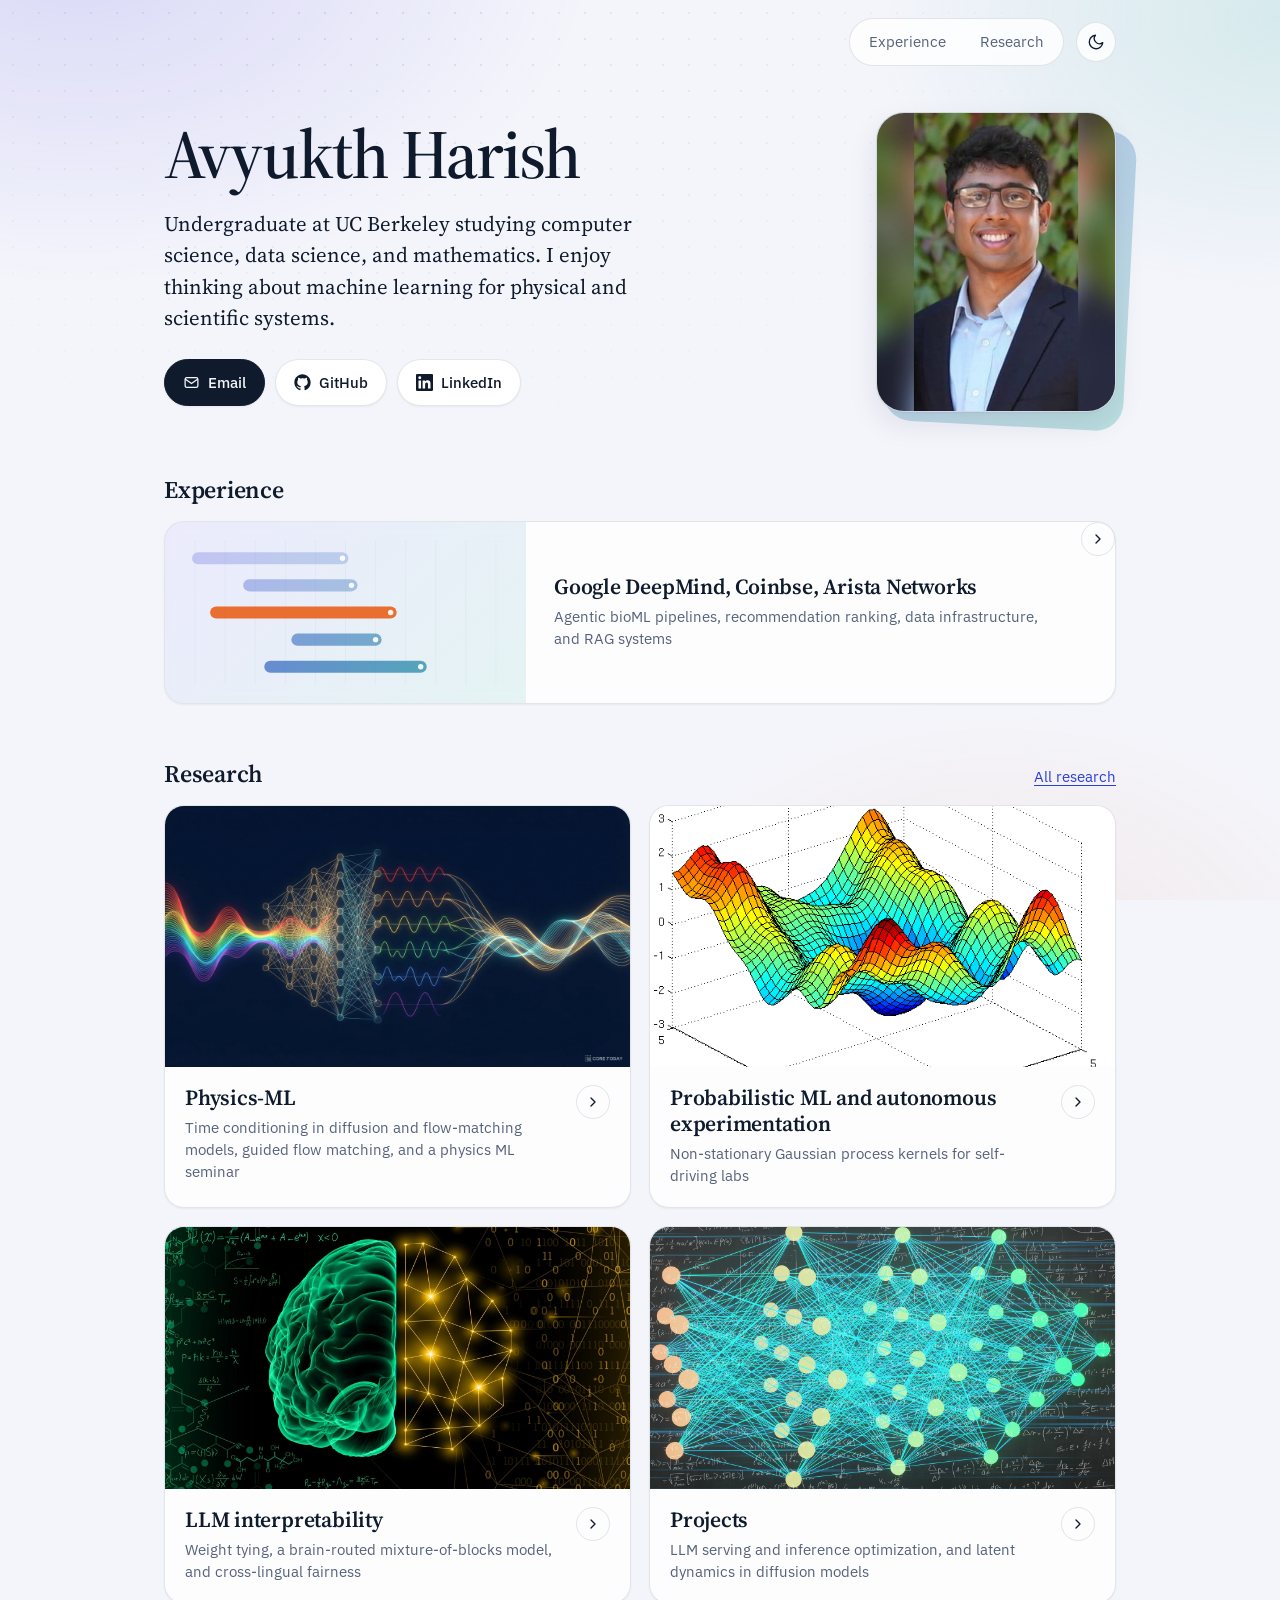
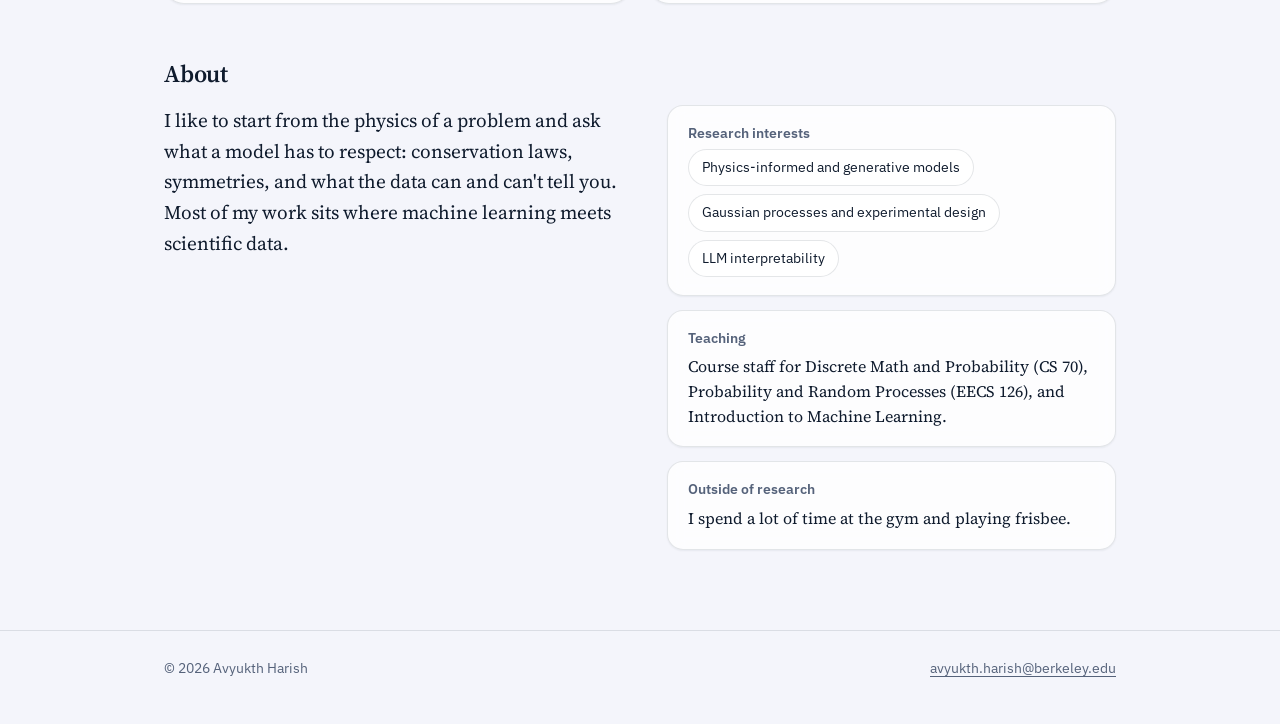
==== commit 3296c398: "small change" ====
--- a/index.html
+++ b/index.html
@@ -27,7 +27,7 @@
     <section class="hero">
       <div>
         <h1 class="name">Avyukth Harish</h1>
-        <p class="lede">Undergraduate at UC Berkeley studying computer science, data science, and mathematics. I do research on machine learning for physical and scientific systems.</p>
+        <p class="lede">Undergraduate at UC Berkeley studying computer science, data science, and mathematics. I enjoy thinking about machine learning for physical and scientific systems.</p>
         <div class="actions">
           <a class="btn btn--primary" href="mailto:avyukth.harish@berkeley.edu"><svg viewBox="0 0 24 24" class="stroke" aria-hidden="true"><rect x="3" y="5" width="18" height="14" rx="2.5"/><path d="m3.5 7.5 8.5 6 8.5-6"/></svg>Email</a>
           <a class="btn" href="https://github.com/avyxh"><svg viewBox="0 0 24 24" class="solid" aria-hidden="true"><path d="M12 .5C5.65.5.5 5.65.5 12c0 5.08 3.29 9.39 7.86 10.91.58.1.79-.25.79-.56v-2.17c-3.2.7-3.87-1.37-3.87-1.37-.52-1.33-1.28-1.69-1.28-1.69-1.04-.71.08-.7.08-.7 1.15.08 1.76 1.18 1.76 1.18 1.03 1.76 2.69 1.25 3.35.96.1-.74.4-1.25.73-1.54-2.55-.29-5.24-1.28-5.24-5.69 0-1.26.45-2.28 1.18-3.09-.12-.29-.51-1.46.11-3.05 0 0 .97-.31 3.17 1.18a11 11 0 0 1 5.78 0c2.2-1.49 3.17-1.18 3.17-1.18.62 1.59.23 2.76.11 3.05.74.81 1.18 1.83 1.18 3.09 0 4.42-2.7 5.39-5.27 5.68.41.36.78 1.06.78 2.14v3.17c0 .31.21.67.8.56A11.5 11.5 0 0 0 23.5 12C23.5 5.65 18.35.5 12 .5Z"/></svg>GitHub</a>
@@ -49,10 +49,8 @@
         <div class="tile-art"><img src="assets/art/experience.svg" alt="" loading="lazy"></div>
         <div class="tile-body">
           <div class="tile-text">
-            <div class="tile-title">Coinbase, Google DeepMind, Arista Networks</div>
-            <p class="tile-desc">Recommendation ranking, data infrastructure, agentic bioML pipelines, and RAG systems</p>
-            <div class="logos" aria-hidden="true">
-              <span class="logo">C</span><span class="logo">D</span><span class="logo">A</span>
+            <div class="tile-title">Google DeepMind, Coinbse, Arista Networks</div>
+            <p class="tile-desc">Agentic bioML pipelines, recommendation ranking, data infrastructure, and RAG systems</p>
             </div>
           </div>
           <span class="chev"><svg viewBox="0 0 24 24" aria-hidden="true"><path d="M9 6l6 6-6 6"/></svg></span>
@@ -67,7 +65,7 @@
       </div>
       <div class="tiles">
         <a class="tile" href="physics-ml.html">
-          <div class="tile-art"><img src="assets/art/physics-ml.svg" alt="" loading="lazy"></div>
+          <div class="tile-art"><img src="assets/art/physics-ml.jpg" alt="" loading="lazy"></div>
           <div class="tile-body">
             <div class="tile-text">
               <div class="tile-title">Physics-ML</div>
@@ -77,7 +75,7 @@
           </div>
         </a>
         <a class="tile" href="probabilistic-ml.html">
-          <div class="tile-art"><img src="assets/art/probabilistic-ml.svg" alt="" loading="lazy"></div>
+          <div class="tile-art"><img src="assets/art/probabilistic-ml.jpg" alt="" loading="lazy"></div>
           <div class="tile-body">
             <div class="tile-text">
               <div class="tile-title">Probabilistic ML and autonomous experimentation</div>
@@ -87,7 +85,7 @@
           </div>
         </a>
         <a class="tile" href="interpretability.html">
-          <div class="tile-art"><img src="assets/art/interpretability.svg" alt="" loading="lazy"></div>
+          <div class="tile-art"><img src="assets/art/interpretability.jpg" alt="" loading="lazy"></div>
           <div class="tile-body">
             <div class="tile-text">
               <div class="tile-title">LLM interpretability</div>
@@ -97,7 +95,7 @@
           </div>
         </a>
         <a class="tile" href="projects.html">
-          <div class="tile-art"><img src="assets/art/projects.svg" alt="" loading="lazy"></div>
+          <div class="tile-art"><img src="assets/art/projects.jpg" alt="" loading="lazy"></div>
           <div class="tile-body">
             <div class="tile-text">
               <div class="tile-title">Projects</div>
--- a/style.css
+++ b/style.css
@@ -455,7 +455,7 @@
   font-size: 1.15rem;
   font-weight: 600;
 }
-.logo img { position: absolute; inset: 0; width: 100%; height: 100%; padding: 9px; object-fit: contain; background: #fff; }
+.logo img { position: absolute; inset: 0; width: 100%; height: 100%; padding: 9px; object-fit: contain; background: #0f1b2d; border-color: transparent; }
 .role-name { font-size: 1.5rem; letter-spacing: -0.01em; }
 .role-title { margin: 2px 0 14px; color: var(--muted); font-family: var(--sans); font-size: 0.95rem; }
 .role-title .tag { margin-left: 6px; }
@@ -520,4 +520,13 @@
 @media (max-width: 520px) {
   .role { grid-template-columns: 1fr; }
   .logo { margin-bottom: 14px; }
-}
+  
+.role .logo,
+.logos .logo {
+  border: 0 !important;
+  outline: 0 !important;
+  box-shadow: none !important;
+  background: transparent !important;
+}
+.role .logo img { padding: 0; background: transparent; object-fit: contain; }
+}
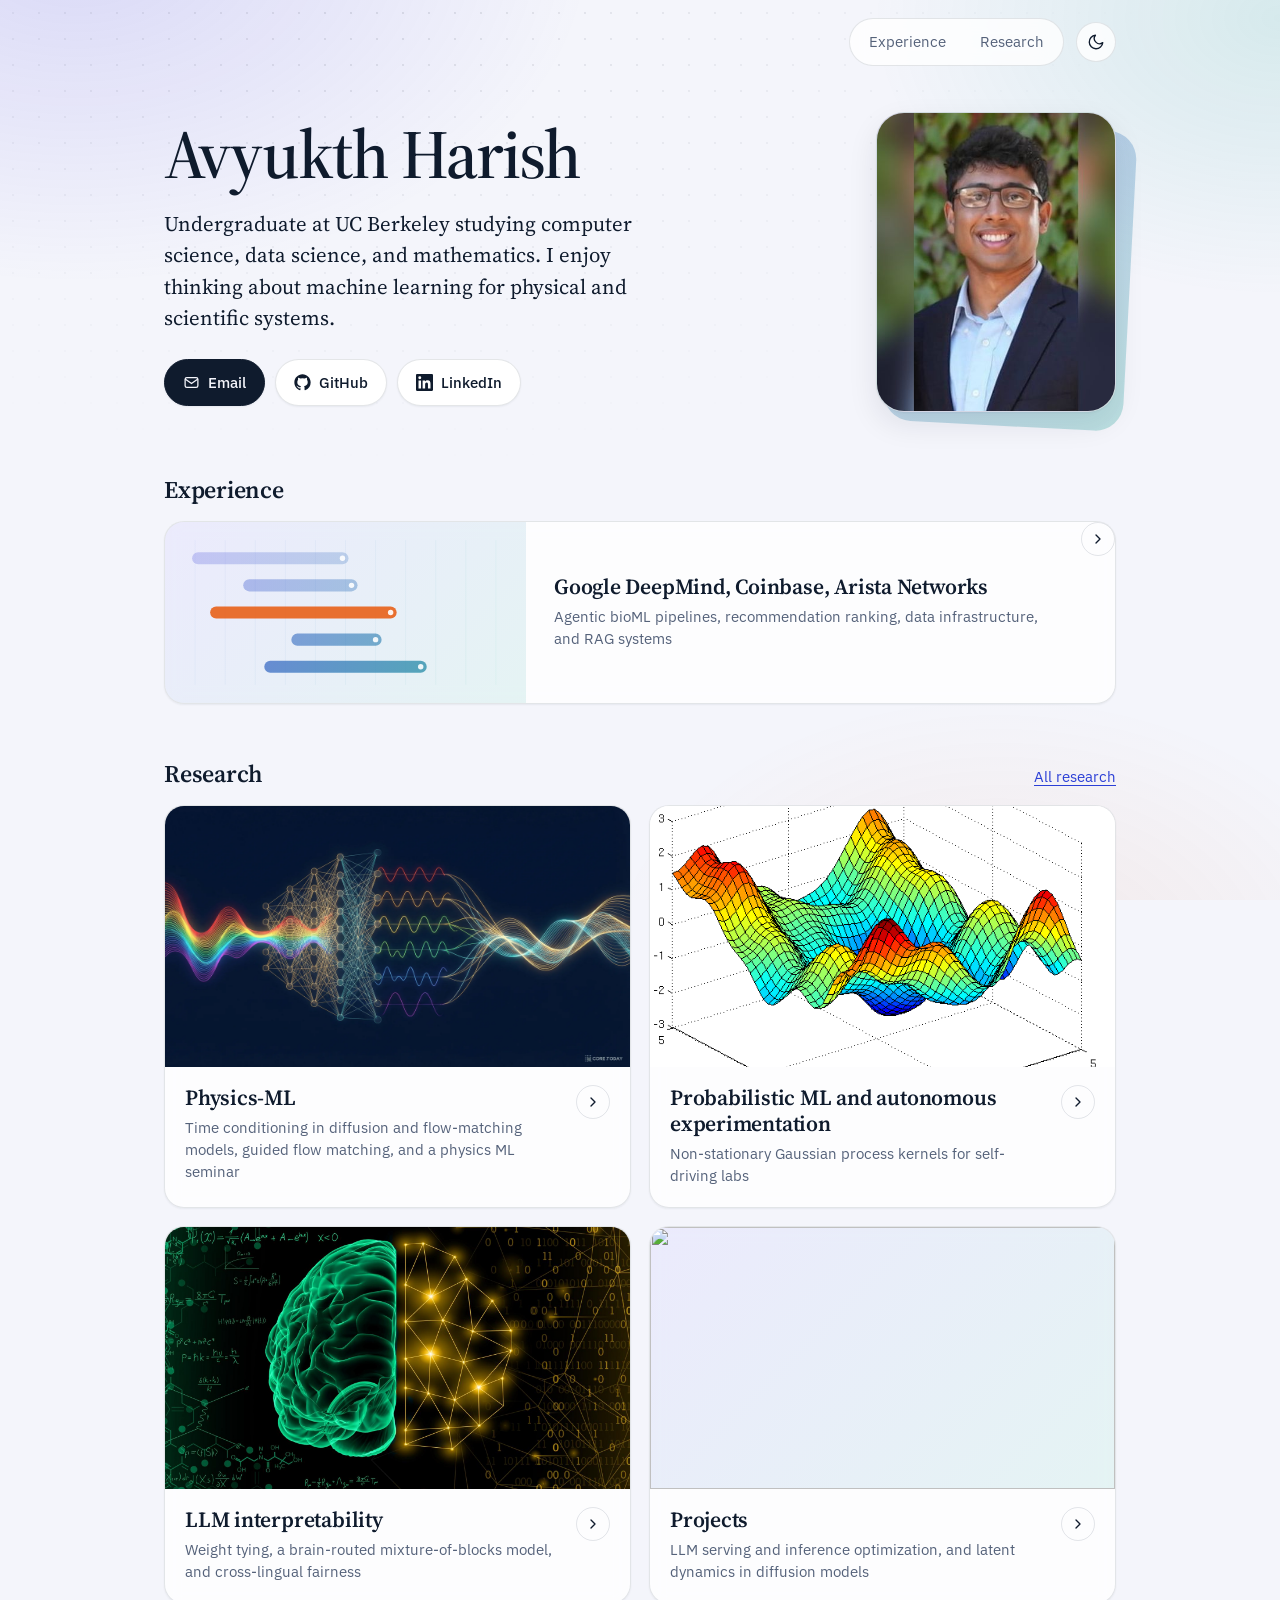
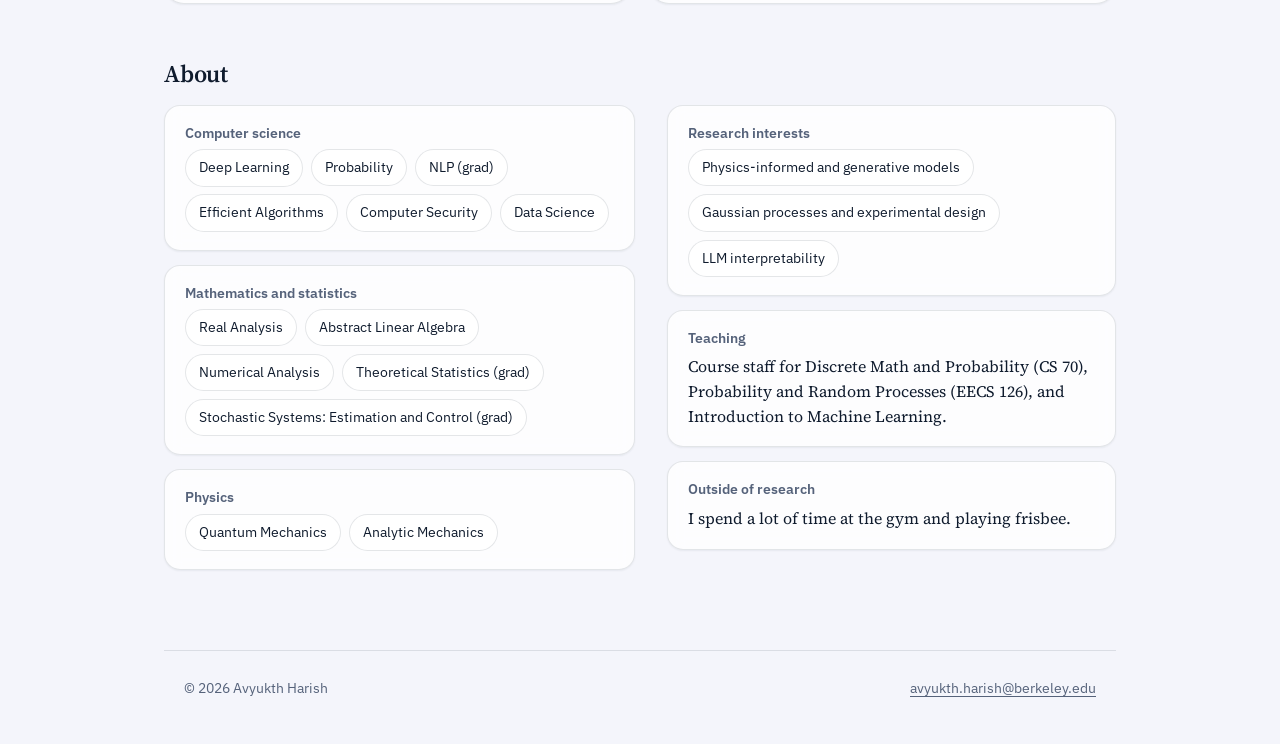
==== commit 4642e50d: "small change" ====
--- a/index.html
+++ b/index.html
@@ -49,7 +49,7 @@
         <div class="tile-art"><img src="assets/art/experience.svg" alt="" loading="lazy"></div>
         <div class="tile-body">
           <div class="tile-text">
-            <div class="tile-title">Google DeepMind, Coinbse, Arista Networks</div>
+            <div class="tile-title">Google DeepMind, Coinbase, Arista Networks</div>
             <p class="tile-desc">Agentic bioML pipelines, recommendation ranking, data infrastructure, and RAG systems</p>
             </div>
           </div>
@@ -107,10 +107,39 @@
       </div>
     </section>
 
-    <section class="section" aria-labelledby="about-h">
+        <section class="section" aria-labelledby="about-h">
       <div class="section-head"><h2 id="about-h">About</h2></div>
       <div class="about">
-        <p class="about-bio">I like to start from the physics of a problem and ask what a model has to respect: conservation laws, symmetries, and what the data can and can't tell you. Most of my work sits where machine learning meets scientific data.</p>
+        <div class="panels">
+          <div class="panel">
+            <h3>Computer science</h3>
+            <div class="chips">
+              <span class="chip">Deep Learning</span>
+              <span class="chip">Probability</span>
+              <span class="chip">NLP (grad)</span>
+              <span class="chip">Efficient Algorithms</span>
+              <span class="chip">Computer Security</span>
+              <span class="chip">Data Science</span>
+            </div>
+          </div>
+          <div class="panel">
+            <h3>Mathematics and statistics</h3>
+            <div class="chips">
+              <span class="chip">Real Analysis</span>
+              <span class="chip">Abstract Linear Algebra</span>
+              <span class="chip">Numerical Analysis</span>
+              <span class="chip">Theoretical Statistics (grad)</span>
+              <span class="chip">Stochastic Systems: Estimation and Control (grad)</span>
+            </div>
+          </div>
+          <div class="panel">
+            <h3>Physics</h3>
+            <div class="chips">
+              <span class="chip">Quantum Mechanics</span>
+              <span class="chip">Analytic Mechanics</span>
+            </div>
+          </div>
+        </div>
         <div class="panels">
           <div class="panel">
             <h3>Research interests</h3>
@@ -131,7 +160,6 @@
         </div>
       </div>
     </section>
-  </main>
 
   <footer class="site-footer">
     <div class="wrap">
--- a/style.css
+++ b/style.css
@@ -447,15 +447,14 @@
   width: 56px;
   height: 56px;
   overflow: hidden;
-  border: 1px solid var(--rule);
   border-radius: 12px;
-  background: #fff;
-  color: #55627a;
+  background: #0f1b2d;
+  color: #fff;
   font-family: var(--sans);
   font-size: 1.15rem;
   font-weight: 600;
 }
-.logo img { position: absolute; inset: 0; width: 100%; height: 100%; padding: 9px; object-fit: contain; background: #0f1b2d; border-color: transparent; }
+.logo img { position: absolute; inset: 0; width: 100%; height: 100%; padding: 0; object-fit: cover; }
 .role-name { font-size: 1.5rem; letter-spacing: -0.01em; }
 .role-title { margin: 2px 0 14px; color: var(--muted); font-family: var(--sans); font-size: 0.95rem; }
 .role-title .tag { margin-left: 6px; }
@@ -520,13 +519,4 @@
 @media (max-width: 520px) {
   .role { grid-template-columns: 1fr; }
   .logo { margin-bottom: 14px; }
-  
-.role .logo,
-.logos .logo {
-  border: 0 !important;
-  outline: 0 !important;
-  box-shadow: none !important;
-  background: transparent !important;
-}
-.role .logo img { padding: 0; background: transparent; object-fit: contain; }
 }
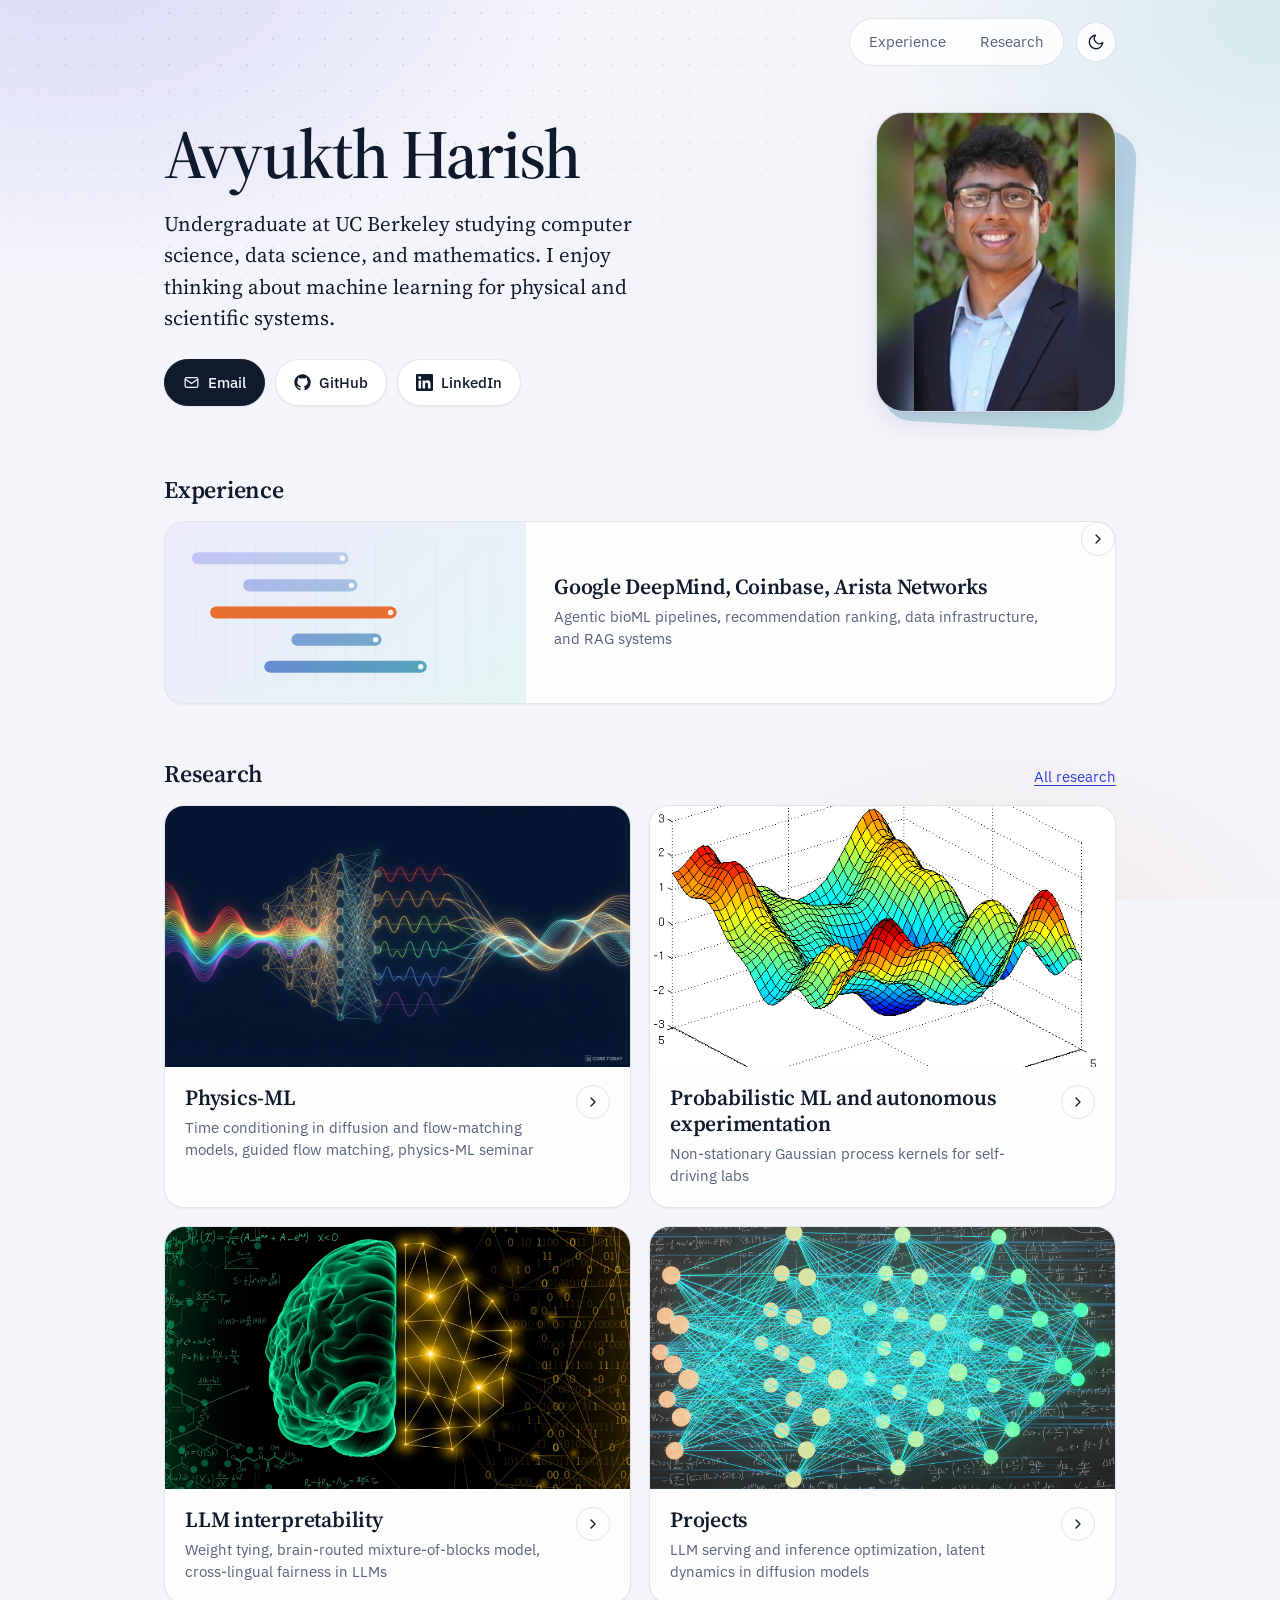
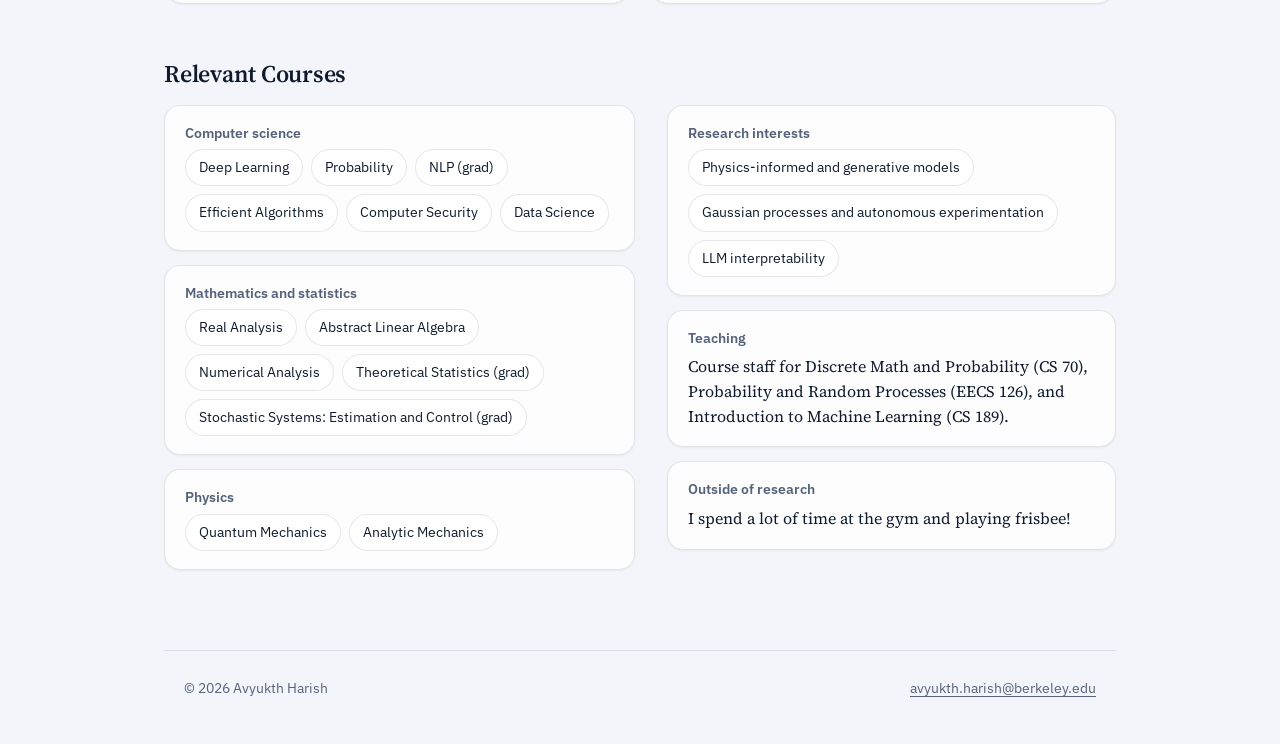
==== commit 0f9d9816: "small change" ====
--- a/index.html
+++ b/index.html
@@ -69,7 +69,7 @@
           <div class="tile-body">
             <div class="tile-text">
               <div class="tile-title">Physics-ML</div>
-              <p class="tile-desc">Time conditioning in diffusion and flow-matching models, guided flow matching, and a physics ML seminar</p>
+              <p class="tile-desc">Time conditioning in diffusion and flow-matching models, guided flow matching, physics-ML seminar</p>
             </div>
             <span class="chev"><svg viewBox="0 0 24 24" aria-hidden="true"><path d="M9 6l6 6-6 6"/></svg></span>
           </div>
@@ -89,7 +89,7 @@
           <div class="tile-body">
             <div class="tile-text">
               <div class="tile-title">LLM interpretability</div>
-              <p class="tile-desc">Weight tying, a brain-routed mixture-of-blocks model, and cross-lingual fairness</p>
+              <p class="tile-desc">Weight tying, brain-routed mixture-of-blocks model, cross-lingual fairness in LLMs</p>
             </div>
             <span class="chev"><svg viewBox="0 0 24 24" aria-hidden="true"><path d="M9 6l6 6-6 6"/></svg></span>
           </div>
@@ -99,7 +99,7 @@
           <div class="tile-body">
             <div class="tile-text">
               <div class="tile-title">Projects</div>
-              <p class="tile-desc">LLM serving and inference optimization, and latent dynamics in diffusion models</p>
+              <p class="tile-desc">LLM serving and inference optimization, latent dynamics in diffusion models</p>
             </div>
             <span class="chev"><svg viewBox="0 0 24 24" aria-hidden="true"><path d="M9 6l6 6-6 6"/></svg></span>
           </div>
@@ -108,7 +108,7 @@
     </section>
 
         <section class="section" aria-labelledby="about-h">
-      <div class="section-head"><h2 id="about-h">About</h2></div>
+      <div class="section-head"><h2 id="about-h">Relevant Courses</h2></div>
       <div class="about">
         <div class="panels">
           <div class="panel">
@@ -145,17 +145,17 @@
             <h3>Research interests</h3>
             <div class="chips">
               <a class="chip" href="physics-ml.html">Physics-informed and generative models</a>
-              <a class="chip" href="probabilistic-ml.html">Gaussian processes and experimental design</a>
+              <a class="chip" href="probabilistic-ml.html">Gaussian processes and autonomous experimentation</a>
               <a class="chip" href="interpretability.html">LLM interpretability</a>
             </div>
           </div>
           <div class="panel">
             <h3>Teaching</h3>
-            <p>Course staff for Discrete Math and Probability (CS 70), Probability and Random Processes (EECS 126), and Introduction to Machine Learning.</p>
+            <p>Course staff for Discrete Math and Probability (CS 70), Probability and Random Processes (EECS 126), and Introduction to Machine Learning (CS 189).</p>
           </div>
           <div class="panel">
             <h3>Outside of research</h3>
-            <p>I spend a lot of time at the gym and playing frisbee.</p>
+            <p>I spend a lot of time at the gym and playing frisbee!</p>
           </div>
         </div>
       </div>
